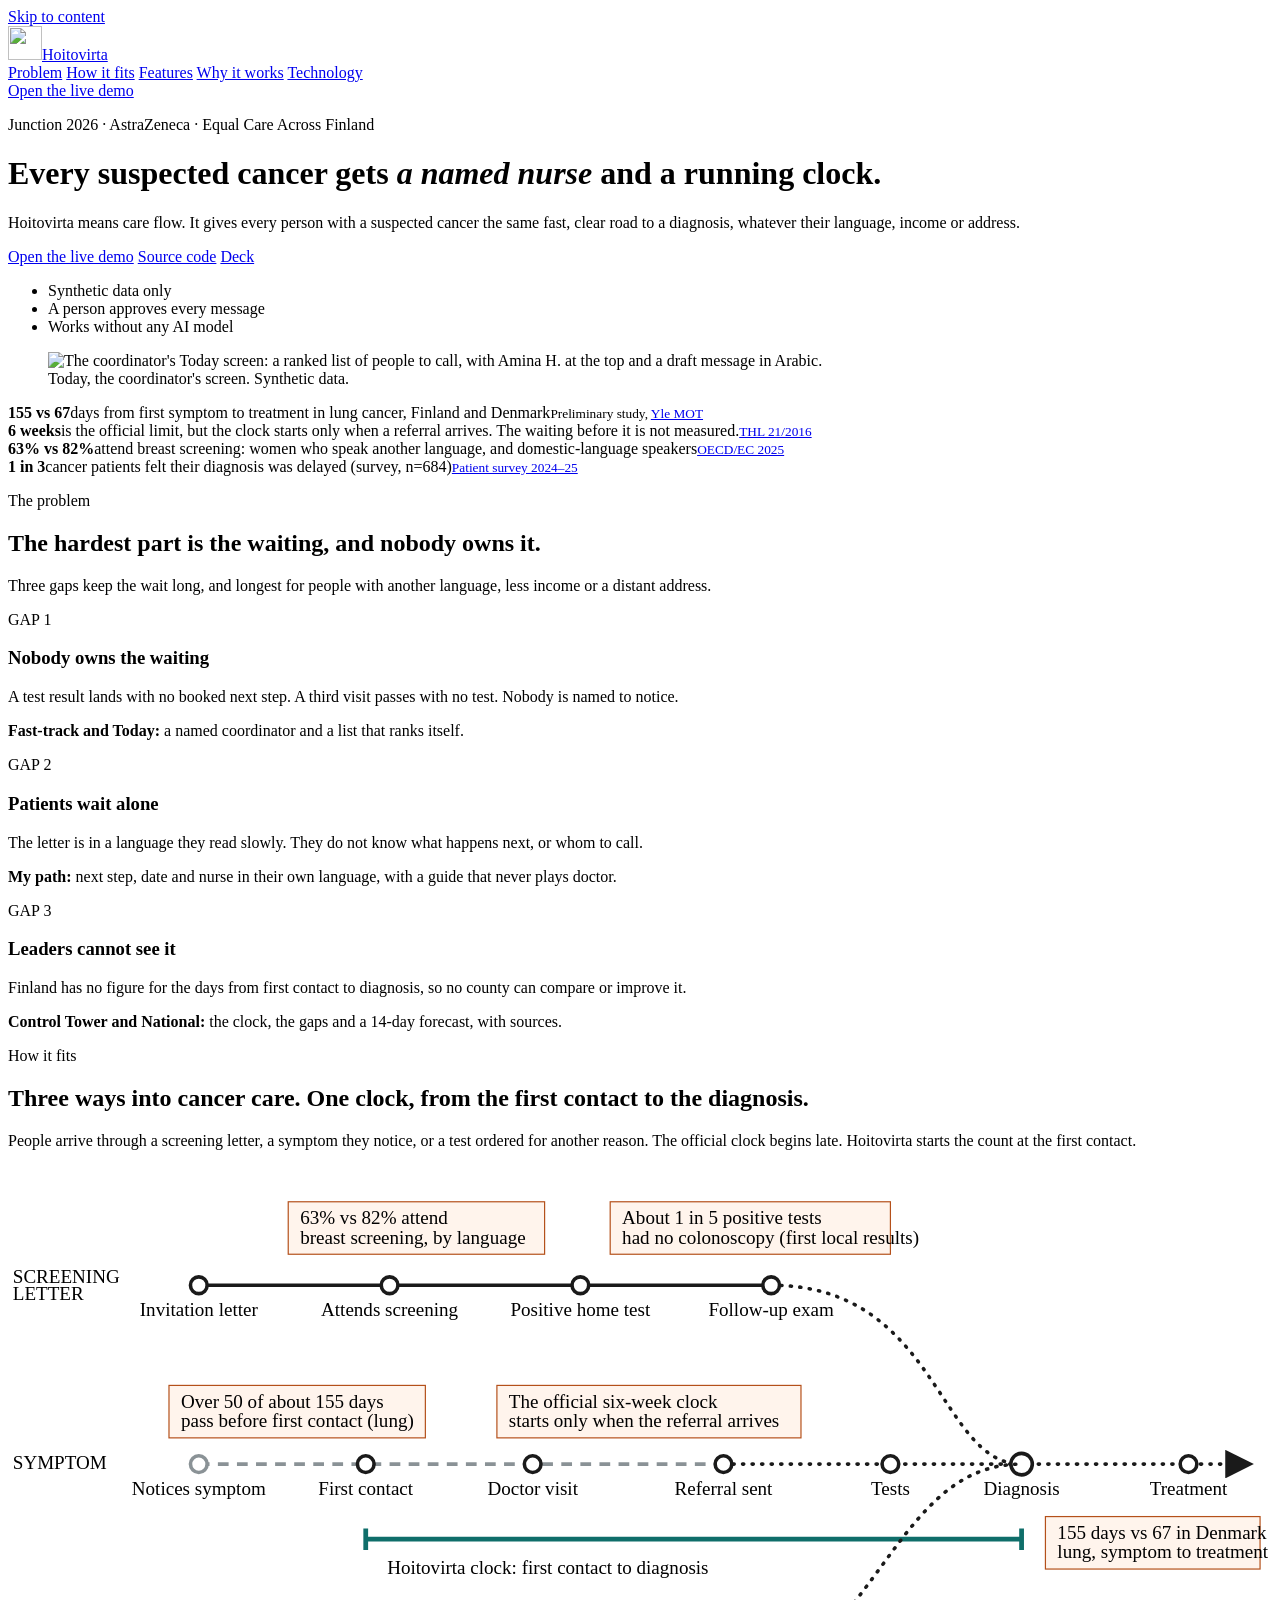
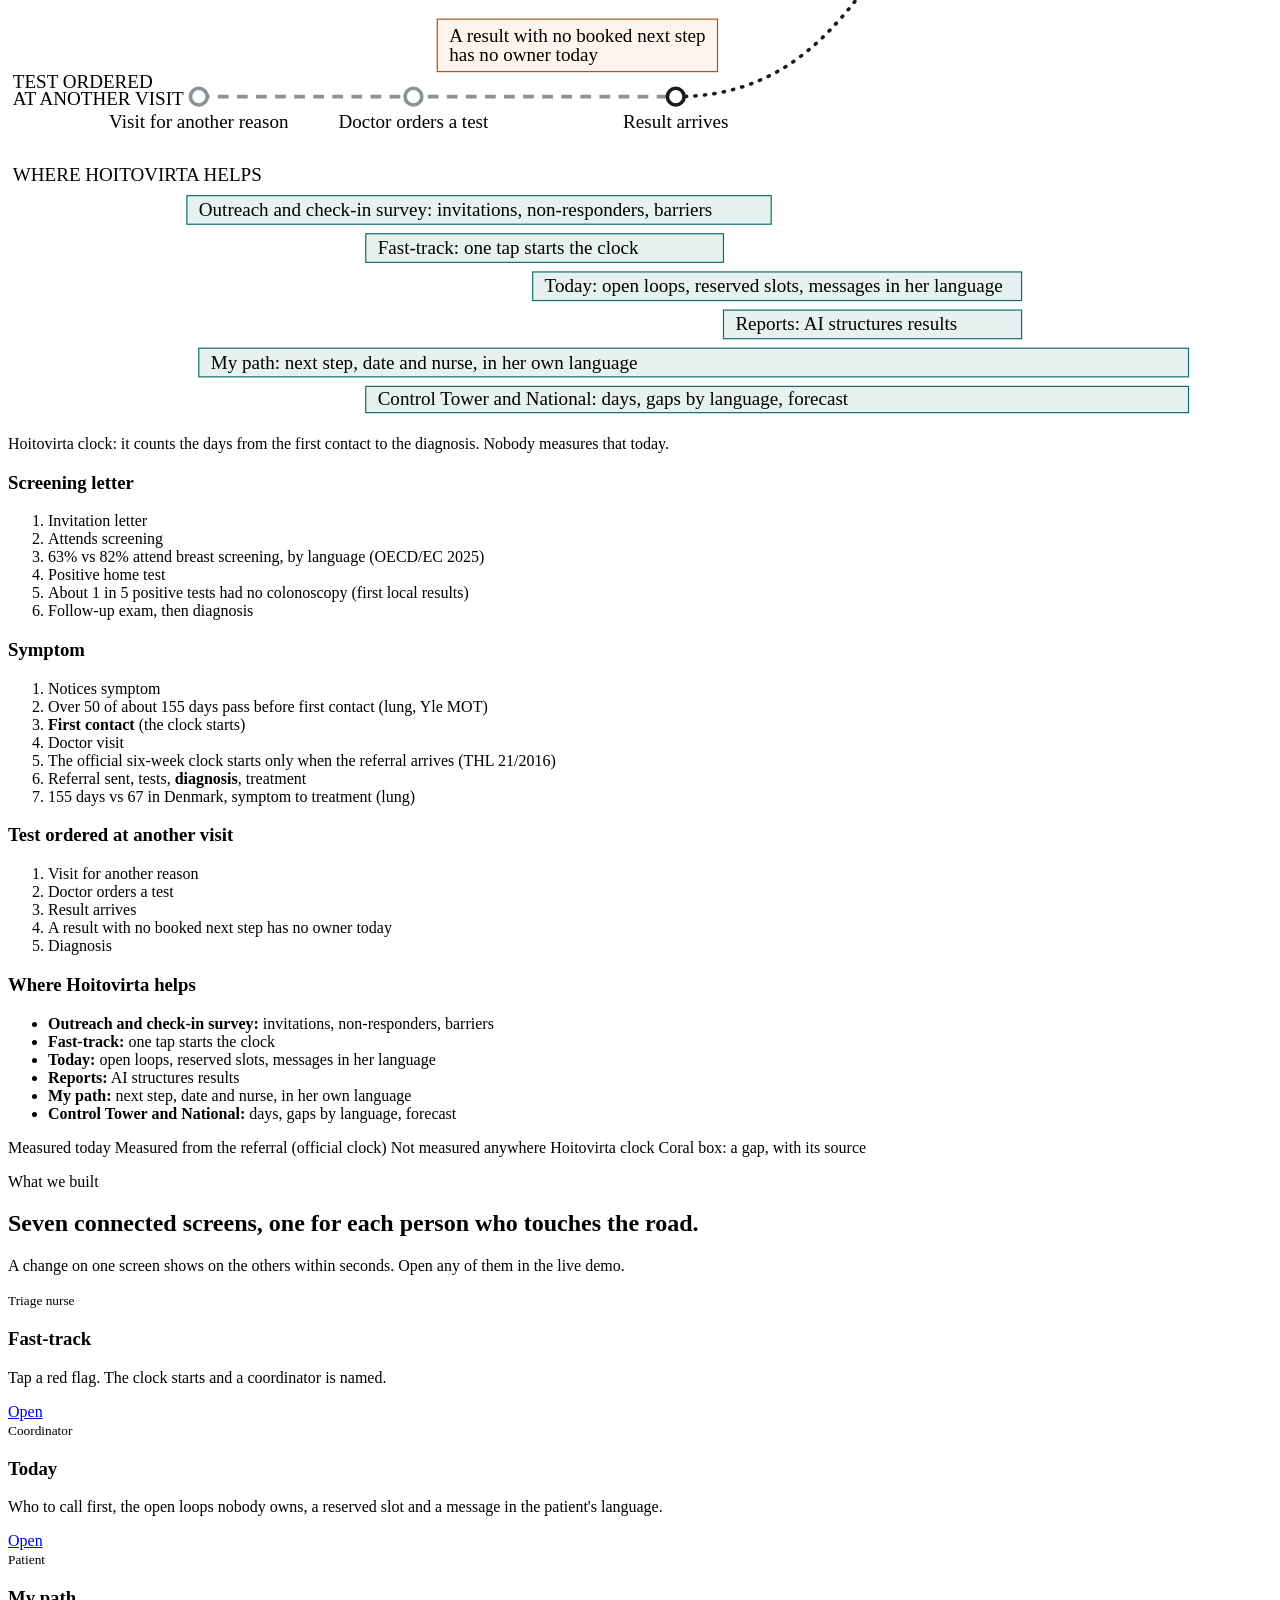
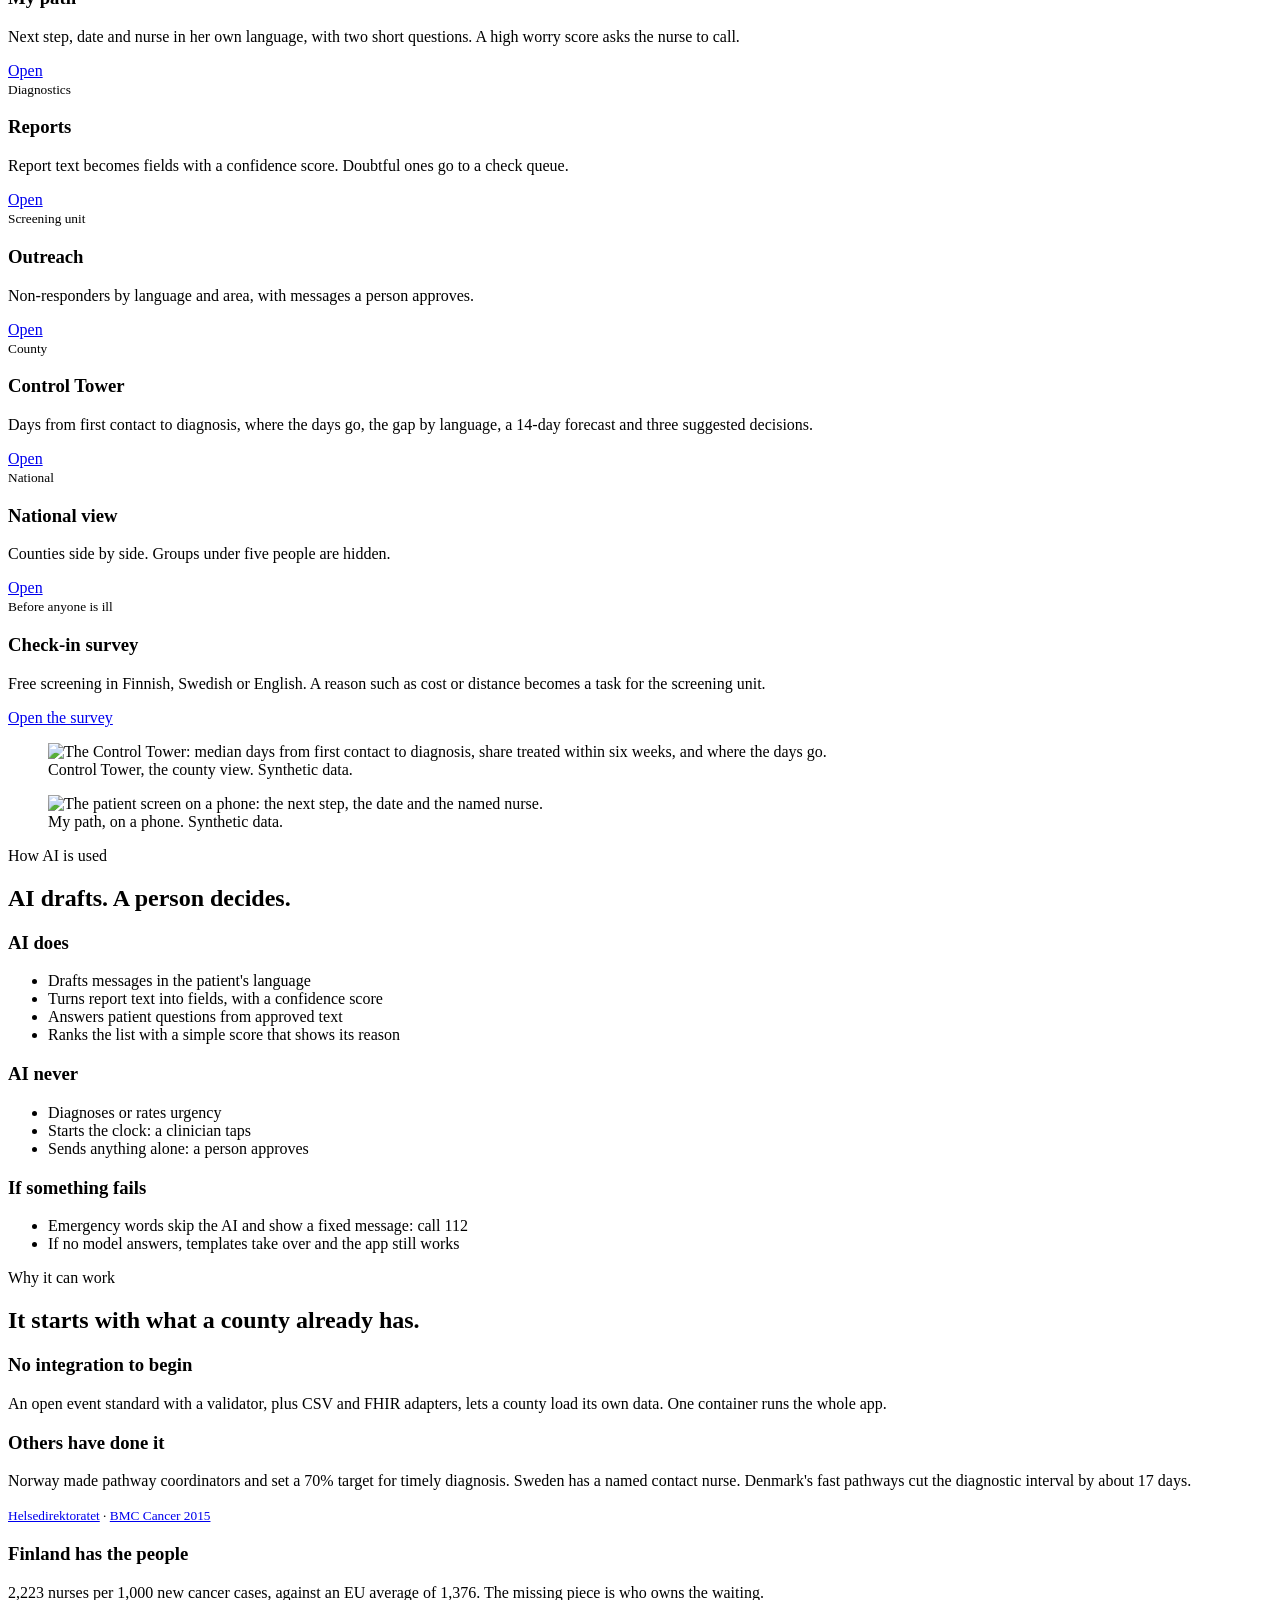
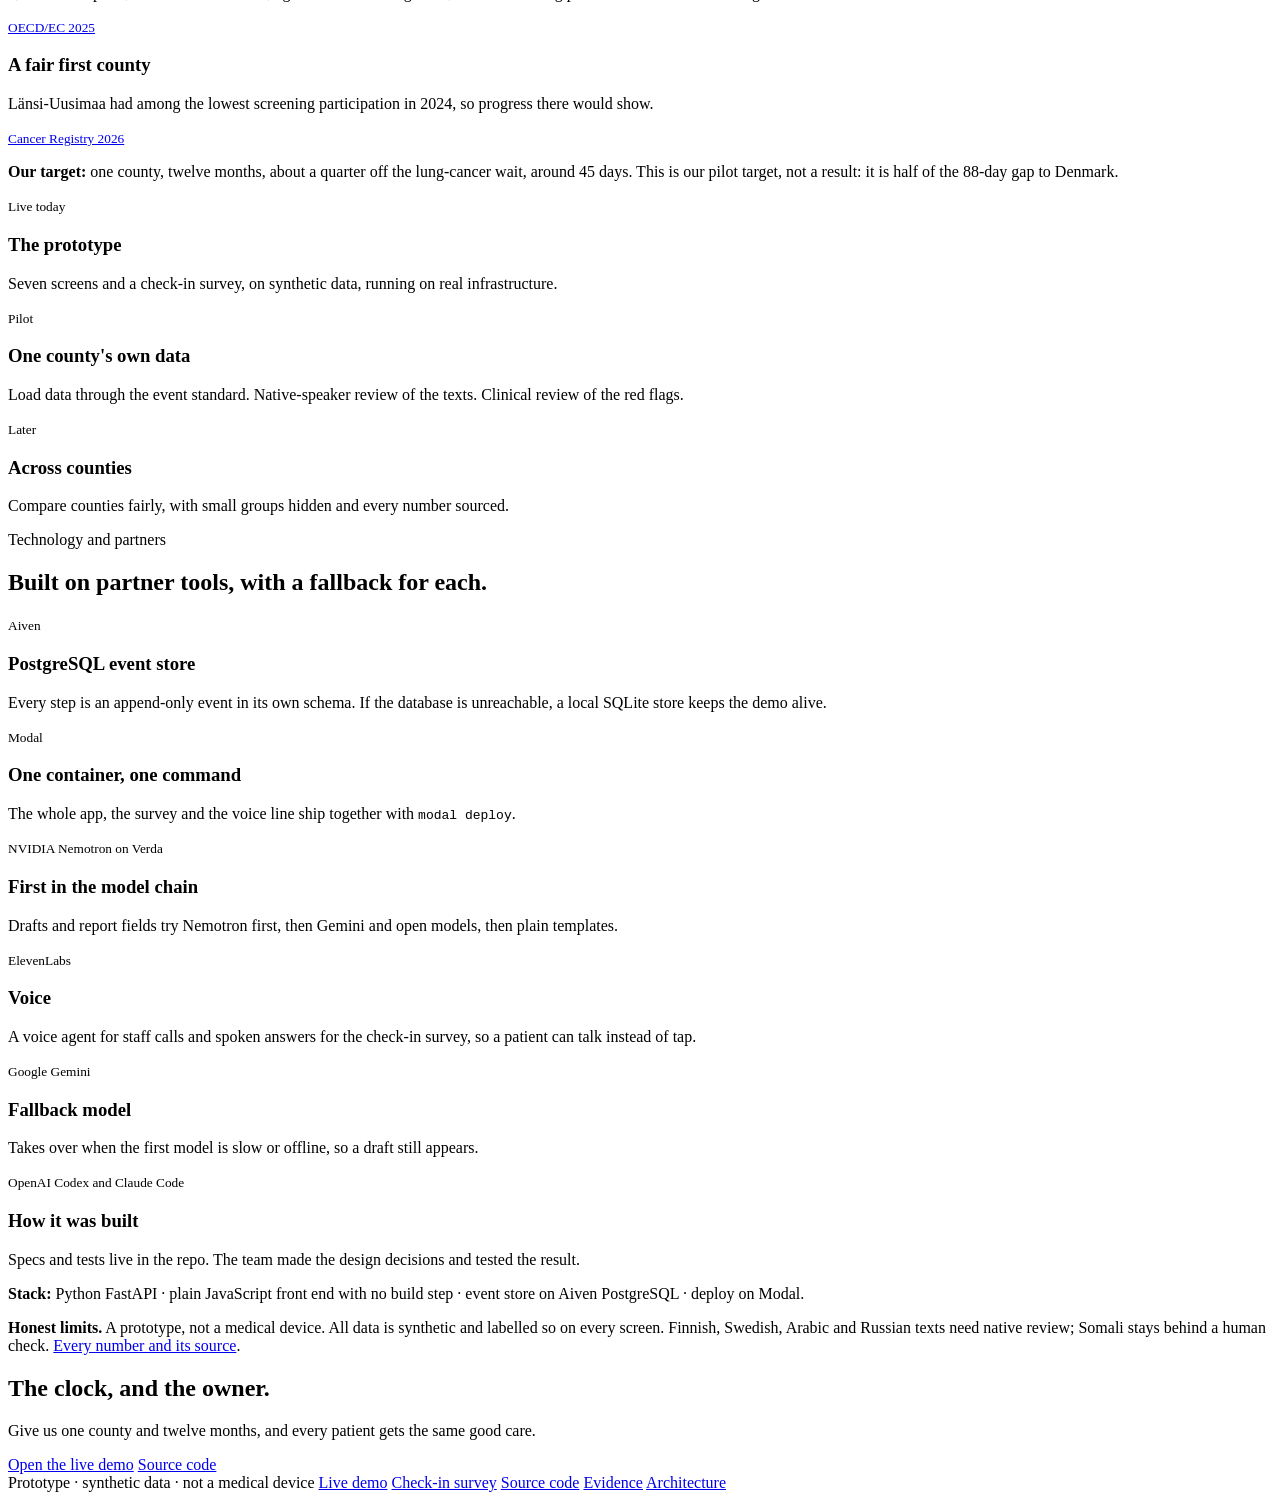
==== web/home.html @ 8b3a4996 "Add a front page at / and move the app to /app" ====
<!doctype html>
<html lang="en">
<head>
<meta charset="utf-8">
<meta name="viewport" content="width=device-width, initial-scale=1">
<title>Hoitovirta: a named nurse and a running clock for every suspected cancer</title>
<meta name="description" content="Hoitovirta means care flow. It gives every person with a suspected cancer the same fast, clear road to a diagnosis, whatever their language, income or address. Junction 2026, AstraZeneca challenge: Equal Care Across Finland.">
<meta name="theme-color" content="#0F6E6A">
<meta property="og:title" content="Hoitovirta: care flow for every suspected cancer">
<meta property="og:description" content="One named nurse and a running clock, from the first call to the first treatment. Prototype with synthetic data.">
<link rel="icon" type="image/svg+xml" href="/logo.svg">
<link rel="preconnect" href="https://fonts.googleapis.com">
<link rel="stylesheet" href="https://fonts.googleapis.com/css2?family=Source+Sans+3:wght@400;600;700&display=swap">
<link rel="stylesheet" href="/home.css">
<script>
  // old deep links such as /#/today still work: the app itself now lives at /app
  const fwd = () => { if (/^#\/./.test(location.hash)) location.replace('/app' + location.hash); };
  fwd(); addEventListener('hashchange', fwd);
</script>
</head>
<body>
<a class="skip" href="#main">Skip to content</a>

<header class="top">
  <div class="wrap">
    <a class="brand" href="/" aria-label="Hoitovirta, front page"><img src="/logo.svg" alt="" width="34" height="34">Hoitovirta</a>
    <nav aria-label="Sections">
      <a href="#problem">Problem</a>
      <a href="#flow">How it fits</a>
      <a href="#screens">Features</a>
      <a href="#doable">Why it works</a>
      <a href="#tech">Technology</a>
    </nav>
    <a class="btn" href="/app#/fast-track">Open the live demo</a>
  </div>
</header>

<main id="main">

<!-- HERO -->
<div class="hero">
  <div class="wrap">
    <div>
      <p class="eyebrow">Junction 2026 · AstraZeneca · Equal Care Across Finland</p>
      <h1>Every suspected cancer gets <em>a named nurse</em> and a running clock.</h1>
      <p class="lead">Hoitovirta means care flow. It gives every person with a suspected cancer the same fast, clear road to a diagnosis, whatever their language, income or address.</p>
      <div class="cta">
        <a class="btn" href="/app#/fast-track">Open the live demo</a>
        <a class="btn ghost" id="lnk-video" href="#" hidden>Watch the video</a>
        <a class="btn ghost" href="https://github.com/MajorMask/hoitovirta">Source code</a>
        <a class="btn ghost" href="https://github.com/MajorMask/hoitovirta/blob/main/docs/hoitovirta-deck.pdf">Deck</a>
      </div>
      <ul class="assure">
        <li>Synthetic data only</li>
        <li>A person approves every message</li>
        <li>Works without any AI model</li>
      </ul>
    </div>
    <figure class="shot">
      <img src="/img/today.png" width="1280" height="800" alt="The coordinator's Today screen: a ranked list of people to call, with Amina H. at the top and a draft message in Arabic.">
      <figcaption>Today, the coordinator's screen. Synthetic data.</figcaption>
    </figure>
  </div>
</div>

<!-- FACTS -->
<div class="facts" aria-label="The problem in four numbers">
  <div class="wrap">
    <div class="fact"><b>155 vs 67</b><span>days from first symptom to treatment in lung cancer, Finland and Denmark</span><small>Preliminary study, <a href="https://yle.fi/a/74-20251023">Yle MOT</a></small></div>
    <div class="fact"><b>6 weeks</b><span>is the official limit, but the clock starts only when a referral arrives. The waiting before it is not measured.</span><small><a href="https://core.ac.uk/download/78470017.pdf">THL 21/2016</a></small></div>
    <div class="fact"><b>63% vs 82%</b><span>attend breast screening: women who speak another language, and domestic-language speakers</span><small><a href="https://cancer-inequalities.jrc.ec.europa.eu/sites/default/files/docs/ccp2025/ec-oecd-fi-2024-1666-en.pdf">OECD/EC 2025</a></small></div>
    <div class="fact"><b>1 in 3</b><span>cancer patients felt their diagnosis was delayed (survey, n=684)</span><small><a href="https://www.verkkouutiset.fi/a/syopapotilaat-kokevat-ettei-heidan-oireitaan-oteta-vakavasti/">Patient survey 2024–25</a></small></div>
  </div>
</div>

<!-- PROBLEM + SOLUTION -->
<section id="problem">
  <div class="wrap">
    <div class="head">
      <p class="eyebrow">The problem</p>
      <h2>The hardest part is the waiting, and nobody owns it.</h2>
      <p>Three gaps keep the wait long, and longest for people with another language, less income or a distant address.</p>
    </div>
    <div class="gaps">
      <div class="gap"><span class="n">GAP 1</span><h3>Nobody owns the waiting</h3><p>A test result lands with no booked next step. A third visit passes with no test. Nobody is named to notice.</p><p class="fix"><b>Fast-track and Today:</b> a named coordinator and a list that ranks itself.</p></div>
      <div class="gap"><span class="n">GAP 2</span><h3>Patients wait alone</h3><p>The letter is in a language they read slowly. They do not know what happens next, or whom to call.</p><p class="fix"><b>My path:</b> next step, date and nurse in their own language, with a guide that never plays doctor.</p></div>
      <div class="gap"><span class="n">GAP 3</span><h3>Leaders cannot see it</h3><p>Finland has no figure for the days from first contact to diagnosis, so no county can compare or improve it.</p><p class="fix"><b>Control Tower and National:</b> the clock, the gaps and a 14-day forecast, with sources.</p></div>
    </div>
  </div>
</section>

<!-- FLOWCHART -->
<section id="flow" class="alt">
  <div class="wrap">
    <div class="head">
      <p class="eyebrow">How it fits</p>
      <h2>Three ways into cancer care. One clock, from the first contact to the diagnosis.</h2>
      <p>People arrive through a screening letter, a symptom they notice, or a test ordered for another reason. The official clock begins late. Hoitovirta starts the count at the first contact.</p>
    </div>

    <div class="flowbox">
      <svg class="flow-svg" viewBox="0 0 1060 712" role="img" aria-labelledby="flow-t flow-d" xmlns="http://www.w3.org/2000/svg">
        <title id="flow-t">Three routes into cancer care and where Hoitovirta helps</title>
        <desc id="flow-d">Three lanes, screening letter, symptom and a test ordered at another visit, all lead to a diagnosis and then treatment. Before the referral the waiting is not measured. Hoitovirta measures from first contact to diagnosis. Coral boxes mark gaps with sources. The bars below show which Hoitovirta screen helps on which part of the road.</desc>
        <defs>
          <marker id="arr" viewBox="0 0 10 10" refX="8" refY="5" markerWidth="8" markerHeight="8" orient="auto"><path d="M0 0L10 5L0 10z" fill="#1A1A1A"/></marker>
        </defs>

        <!-- lane 1: screening letter -->
        <text class="lane" x="4" y="98">SCREENING</text><text class="lane" x="4" y="112">LETTER</text>
        <path d="M160 100H640" stroke="#1A1A1A" stroke-width="3" fill="none"/>
        <path d="M640 100C780 100 780 250 850 250" stroke="#1A1A1A" stroke-width="3" stroke-dasharray="1 7" stroke-linecap="round" fill="none"/>
        <g fill="#fff" stroke="#1A1A1A" stroke-width="3"><circle cx="160" cy="100" r="7"/><circle cx="320" cy="100" r="7"/><circle cx="480" cy="100" r="7"/><circle cx="640" cy="100" r="7"/></g>
        <g class="node" text-anchor="middle"><text x="160" y="126">Invitation letter</text><text x="320" y="126">Attends screening</text><text x="480" y="126">Positive home test</text><text x="640" y="126">Follow-up exam</text></g>
        <g><rect x="235" y="30" width="215" height="44" fill="#FFF4EC" stroke="#B4501A"/><text class="cob" x="245" y="49">63% vs 82% attend</text><text class="co" x="245" y="65">breast screening, by language</text></g>
        <g><rect x="505" y="30" width="235" height="44" fill="#FFF4EC" stroke="#B4501A"/><text class="cob" x="515" y="49">About 1 in 5 positive tests</text><text class="co" x="515" y="65">had no colonoscopy (first local results)</text></g>

        <!-- lane 2: symptom -->
        <text class="lane" x="4" y="254">SYMPTOM</text>
        <path d="M160 250H600" stroke="#8A9296" stroke-width="3" stroke-dasharray="9 7" fill="none"/>
        <path d="M600 250H1040" stroke="#1A1A1A" stroke-width="3" stroke-dasharray="1 7" stroke-linecap="round" fill="none" marker-end="url(#arr)"/>
        <g fill="#fff" stroke="#1A1A1A" stroke-width="3"><circle cx="160" cy="250" r="7" stroke="#8A9296"/><circle cx="300" cy="250" r="7"/><circle cx="440" cy="250" r="7"/><circle cx="600" cy="250" r="7"/><circle cx="740" cy="250" r="7"/><circle cx="850" cy="250" r="9"/><circle cx="990" cy="250" r="7"/></g>
        <g class="node" text-anchor="middle"><text x="160" y="276">Notices symptom</text><text class="nodeb" x="300" y="276">First contact</text><text x="440" y="276">Doctor visit</text><text x="600" y="276">Referral sent</text><text x="740" y="276">Tests</text><text class="nodeb" x="850" y="276">Diagnosis</text><text x="990" y="276">Treatment</text></g>
        <g><rect x="135" y="184" width="215" height="44" fill="#FFF4EC" stroke="#B4501A"/><text class="cob" x="145" y="203">Over 50 of about 155 days</text><text class="co" x="145" y="219">pass before first contact (lung)</text></g>
        <g><rect x="410" y="184" width="255" height="44" fill="#FFF4EC" stroke="#B4501A"/><text class="cob" x="420" y="203">The official six-week clock</text><text class="co" x="420" y="219">starts only when the referral arrives</text></g>
        <g><rect x="870" y="294" width="180" height="44" fill="#FFF4EC" stroke="#B4501A"/><text class="cob" x="880" y="313">155 days vs 67 in Denmark</text><text class="co" x="880" y="329">lung, symptom to treatment</text></g>

        <!-- Hoitovirta clock -->
        <path d="M300 304V322M850 304V322M300 313H850" stroke="#0F6E6A" stroke-width="4" fill="none"/>
        <text class="clock" x="318" y="342">Hoitovirta clock: first contact to diagnosis</text>

        <!-- lane 3: ordered test -->
        <text class="lane" x="4" y="438">TEST ORDERED</text><text class="lane" x="4" y="452">AT ANOTHER VISIT</text>
        <path d="M160 445H560" stroke="#8A9296" stroke-width="3" stroke-dasharray="9 7" fill="none"/>
        <path d="M560 445C730 445 730 250 850 250" stroke="#1A1A1A" stroke-width="3" stroke-dasharray="1 7" stroke-linecap="round" fill="none"/>
        <g fill="#fff" stroke="#1A1A1A" stroke-width="3"><circle cx="160" cy="445" r="7" stroke="#8A9296"/><circle cx="340" cy="445" r="7" stroke="#8A9296"/><circle cx="560" cy="445" r="7"/></g>
        <g class="node" text-anchor="middle"><text x="160" y="471">Visit for another reason</text><text x="340" y="471">Doctor orders a test</text><text x="560" y="471">Result arrives</text></g>
        <g><rect x="360" y="380" width="235" height="44" fill="#FFF4EC" stroke="#B4501A"/><text class="cob" x="370" y="399">A result with no booked next step</text><text class="co" x="370" y="415">has no owner today</text></g>

        <!-- where Hoitovirta helps -->
        <text class="lane" x="4" y="516">WHERE HOITOVIRTA HELPS</text>
        <g stroke="#0F6E6A" fill="#E7F1F0">
          <rect x="150" y="528" width="490" height="24"/><rect x="300" y="560" width="300" height="24"/><rect x="440" y="592" width="410" height="24"/><rect x="600" y="624" width="250" height="24"/><rect x="160" y="656" width="830" height="24"/><rect x="300" y="688" width="690" height="22"/>
        </g>
        <g class="bar">
          <text x="160" y="545">Outreach and check-in survey: invitations, non-responders, barriers</text>
          <text x="310" y="577">Fast-track: one tap starts the clock</text>
          <text x="450" y="609">Today: open loops, reserved slots, messages in her language</text>
          <text x="610" y="641">Reports: AI structures results</text>
          <text x="170" y="673">My path: next step, date and nurse, in her own language</text>
          <text x="310" y="704">Control Tower and National: days, gaps by language, forecast</text>
        </g>
      </svg>

      <div class="flow-list">
        <p class="clock-note">Hoitovirta clock: it counts the days from the first contact to the diagnosis. Nobody measures that today.</p>
        <div class="lane-card"><h3>Screening letter</h3><ol><li>Invitation letter</li><li>Attends screening</li><li class="gapnote">63% vs 82% attend breast screening, by language (OECD/EC 2025)</li><li>Positive home test</li><li class="gapnote">About 1 in 5 positive tests had no colonoscopy (first local results)</li><li>Follow-up exam, then diagnosis</li></ol></div>
        <div class="lane-card"><h3>Symptom</h3><ol><li>Notices symptom</li><li class="gapnote">Over 50 of about 155 days pass before first contact (lung, Yle MOT)</li><li><b>First contact</b> (the clock starts)</li><li>Doctor visit</li><li class="gapnote">The official six-week clock starts only when the referral arrives (THL 21/2016)</li><li>Referral sent, tests, <b>diagnosis</b>, treatment</li><li class="gapnote">155 days vs 67 in Denmark, symptom to treatment (lung)</li></ol></div>
        <div class="lane-card"><h3>Test ordered at another visit</h3><ol><li>Visit for another reason</li><li>Doctor orders a test</li><li>Result arrives</li><li class="gapnote">A result with no booked next step has no owner today</li><li>Diagnosis</li></ol></div>
        <div class="lane-card"><h3>Where Hoitovirta helps</h3><ul class="helps"><li><b>Outreach and check-in survey:</b> invitations, non-responders, barriers</li><li><b>Fast-track:</b> one tap starts the clock</li><li><b>Today:</b> open loops, reserved slots, messages in her language</li><li><b>Reports:</b> AI structures results</li><li><b>My path:</b> next step, date and nurse, in her own language</li><li><b>Control Tower and National:</b> days, gaps by language, forecast</li></ul></div>
      </div>

      <div class="legend" aria-hidden="true">
        <span><i></i>Measured today</span>
        <span><i class="dot"></i>Measured from the referral (official clock)</span>
        <span><i class="dash"></i>Not measured anywhere</span>
        <span><i class="teal"></i>Hoitovirta clock</span>
        <span>Coral box: a gap, with its source</span>
      </div>
    </div>
  </div>
</section>

<!-- FEATURES -->
<section id="screens">
  <div class="wrap">
    <div class="head">
      <p class="eyebrow">What we built</p>
      <h2>Seven connected screens, one for each person who touches the road.</h2>
      <p>A change on one screen shows on the others within seconds. Open any of them in the live demo.</p>
    </div>
    <div class="screens">
      <div class="screen"><small>Triage nurse</small><h3>Fast-track</h3><p>Tap a red flag. The clock starts and a coordinator is named.</p><a href="/app#/fast-track">Open</a></div>
      <div class="screen"><small>Coordinator</small><h3>Today</h3><p>Who to call first, the open loops nobody owns, a reserved slot and a message in the patient's language.</p><a href="/app#/today">Open</a></div>
      <div class="screen"><small>Patient</small><h3>My path</h3><p>Next step, date and nurse in her own language, with two short questions. A high worry score asks the nurse to call.</p><a href="/app#/my-path">Open</a></div>
      <div class="screen"><small>Diagnostics</small><h3>Reports</h3><p>Report text becomes fields with a confidence score. Doubtful ones go to a check queue.</p><a href="/app#/reports">Open</a></div>
      <div class="screen"><small>Screening unit</small><h3>Outreach</h3><p>Non-responders by language and area, with messages a person approves.</p><a href="/app#/outreach">Open</a></div>
      <div class="screen"><small>County</small><h3>Control Tower</h3><p>Days from first contact to diagnosis, where the days go, the gap by language, a 14-day forecast and three suggested decisions.</p><a href="/app#/control-tower">Open</a></div>
      <div class="screen"><small>National</small><h3>National view</h3><p>Counties side by side. Groups under five people are hidden.</p><a href="/app#/national">Open</a></div>
      <div class="screen"><small>Before anyone is ill</small><h3>Check-in survey</h3><p>Free screening in Finnish, Swedish or English. A reason such as cost or distance becomes a task for the screening unit.</p><a href="/pulse-lab/">Open the survey</a></div>
    </div>
    <div class="see">
      <figure class="shot"><img src="/img/control-tower.png" width="1280" height="800" loading="lazy" alt="The Control Tower: median days from first contact to diagnosis, share treated within six weeks, and where the days go."><figcaption>Control Tower, the county view. Synthetic data.</figcaption></figure>
      <figure class="shot"><img src="/img/my-path.png" width="406" height="674" loading="lazy" alt="The patient screen on a phone: the next step, the date and the named nurse."><figcaption>My path, on a phone. Synthetic data.</figcaption></figure>
    </div>
  </div>
</section>

<!-- AI -->
<section class="alt" id="ai">
  <div class="wrap">
    <div class="head">
      <p class="eyebrow">How AI is used</p>
      <h2>AI drafts. A person decides.</h2>
    </div>
    <div class="three">
      <div class="col yes"><h3>AI does</h3><ul><li>Drafts messages in the patient's language</li><li>Turns report text into fields, with a confidence score</li><li>Answers patient questions from approved text</li><li>Ranks the list with a simple score that shows its reason</li></ul></div>
      <div class="col no"><h3>AI never</h3><ul><li>Diagnoses or rates urgency</li><li>Starts the clock: a clinician taps</li><li>Sends anything alone: a person approves</li></ul></div>
      <div class="col safe"><h3>If something fails</h3><ul><li>Emergency words skip the AI and show a fixed message: call 112</li><li>If no model answers, templates take over and the app still works</li></ul></div>
    </div>
  </div>
</section>

<!-- DOABLE -->
<section id="doable">
  <div class="wrap">
    <div class="head">
      <p class="eyebrow">Why it can work</p>
      <h2>It starts with what a county already has.</h2>
    </div>
    <div class="doable">
      <div class="why"><h3>No integration to begin</h3><p>An open event standard with a validator, plus CSV and FHIR adapters, lets a county load its own data. One container runs the whole app.</p></div>
      <div class="why"><h3>Others have done it</h3><p>Norway made pathway coordinators and set a 70% target for timely diagnosis. Sweden has a named contact nurse. Denmark's fast pathways cut the diagnostic interval by about 17 days.</p><small><a href="https://www.helsedirektoratet.no/statistikk/kvalitetsindikatorer/kreft-behandling-og-overlevelse/gjennomføring-av-diagnostisk-pakkeforløp-innen-maksimal-anbefalt-forløpstid">Helsedirektoratet</a> · <a href="https://peeref.com/zh/works/207197">BMC Cancer 2015</a></small></div>
      <div class="why"><h3>Finland has the people</h3><p>2,223 nurses per 1,000 new cancer cases, against an EU average of 1,376. The missing piece is who owns the waiting.</p><small><a href="https://cancer-inequalities.jrc.ec.europa.eu/sites/default/files/docs/ccp2025/ec-oecd-fi-2024-1666-en.pdf">OECD/EC 2025</a></small></div>
      <div class="why"><h3>A fair first county</h3><p>Länsi-Uusimaa had among the lowest screening participation in 2024, so progress there would show.</p><small><a href="https://www.sttinfo.fi/tiedote/72173590/kolme-aluetta-erottuu-edukseen-syopaseulonnoissa-helsingissa-osallistuminen-jaa-selvasti-jalkeen?lang=fi">Cancer Registry 2026</a></small></div>
    </div>
    <p class="target"><b>Our target:</b> one county, twelve months, about a quarter off the lung-cancer wait, around 45 days. This is our pilot target, not a result: it is half of the 88-day gap to Denmark.</p>
    <div class="stages">
      <div class="stage"><small>Live today</small><h3>The prototype</h3><p>Seven screens and a check-in survey, on synthetic data, running on real infrastructure.</p></div>
      <div class="stage"><small>Pilot</small><h3>One county's own data</h3><p>Load data through the event standard. Native-speaker review of the texts. Clinical review of the red flags.</p></div>
      <div class="stage"><small>Later</small><h3>Across counties</h3><p>Compare counties fairly, with small groups hidden and every number sourced.</p></div>
    </div>
  </div>
</section>

<!-- TECH -->
<section class="alt" id="tech">
  <div class="wrap">
    <div class="head">
      <p class="eyebrow">Technology and partners</p>
      <h2>Built on partner tools, with a fallback for each.</h2>
    </div>
    <div class="tech">
      <div class="tp"><small>Aiven</small><h3>PostgreSQL event store</h3><p>Every step is an append-only event in its own schema. If the database is unreachable, a local SQLite store keeps the demo alive.</p></div>
      <div class="tp"><small>Modal</small><h3>One container, one command</h3><p>The whole app, the survey and the voice line ship together with <code>modal deploy</code>.</p></div>
      <div class="tp"><small>NVIDIA Nemotron on Verda</small><h3>First in the model chain</h3><p>Drafts and report fields try Nemotron first, then Gemini and open models, then plain templates.</p></div>
      <div class="tp"><small>ElevenLabs</small><h3>Voice</h3><p>A voice agent for staff calls and spoken answers for the check-in survey, so a patient can talk instead of tap.</p></div>
      <div class="tp"><small>Google Gemini</small><h3>Fallback model</h3><p>Takes over when the first model is slow or offline, so a draft still appears.</p></div>
      <div class="tp"><small>OpenAI Codex and Claude Code</small><h3>How it was built</h3><p>Specs and tests live in the repo. The team made the design decisions and tested the result.</p></div>
    </div>
    <p class="stack"><b>Stack:</b> Python FastAPI · plain JavaScript front end with no build step · event store on Aiven PostgreSQL · deploy on Modal.</p>
    <p class="limits"><b>Honest limits.</b> A prototype, not a medical device. All data is synthetic and labelled so on every screen. Finnish, Swedish, Arabic and Russian texts need native review; Somali stays behind a human check. <a href="https://github.com/MajorMask/hoitovirta/blob/main/docs/EVIDENCE.md">Every number and its source</a>.</p>
  </div>
</section>

<!-- CLOSE -->
<div class="close">
  <div class="wrap">
    <h2>The clock, and the owner.</h2>
    <p>Give us one county and twelve months, and every patient gets the same good care.</p>
    <div class="cta">
      <a class="btn" href="/app#/fast-track">Open the live demo</a>
      <a class="btn ghost" id="lnk-video2" href="#" hidden>Watch the video</a>
      <a class="btn ghost" href="https://github.com/MajorMask/hoitovirta">Source code</a>
    </div>
  </div>
</div>
</main>

<footer>
  <div class="wrap">
    <span>Prototype · synthetic data · not a medical device</span>
    <a href="/app#/fast-track">Live demo</a>
    <a href="/pulse-lab/">Check-in survey</a>
    <a href="https://github.com/MajorMask/hoitovirta">Source code</a>
    <a href="https://github.com/MajorMask/hoitovirta/blob/main/docs/EVIDENCE.md">Evidence</a>
    <a href="https://github.com/MajorMask/hoitovirta/blob/main/docs/ARCHITECTURE.md">Architecture</a>
  </div>
</footer>

<script>
  // Set VIDEO to the unlisted video link when it exists; the buttons stay hidden until then.
  const VIDEO = '';
  if (VIDEO) for (const id of ['lnk-video', 'lnk-video2']) { const a = document.getElementById(id); a.href = VIDEO; a.hidden = false; }
</script>
</body>
</html>
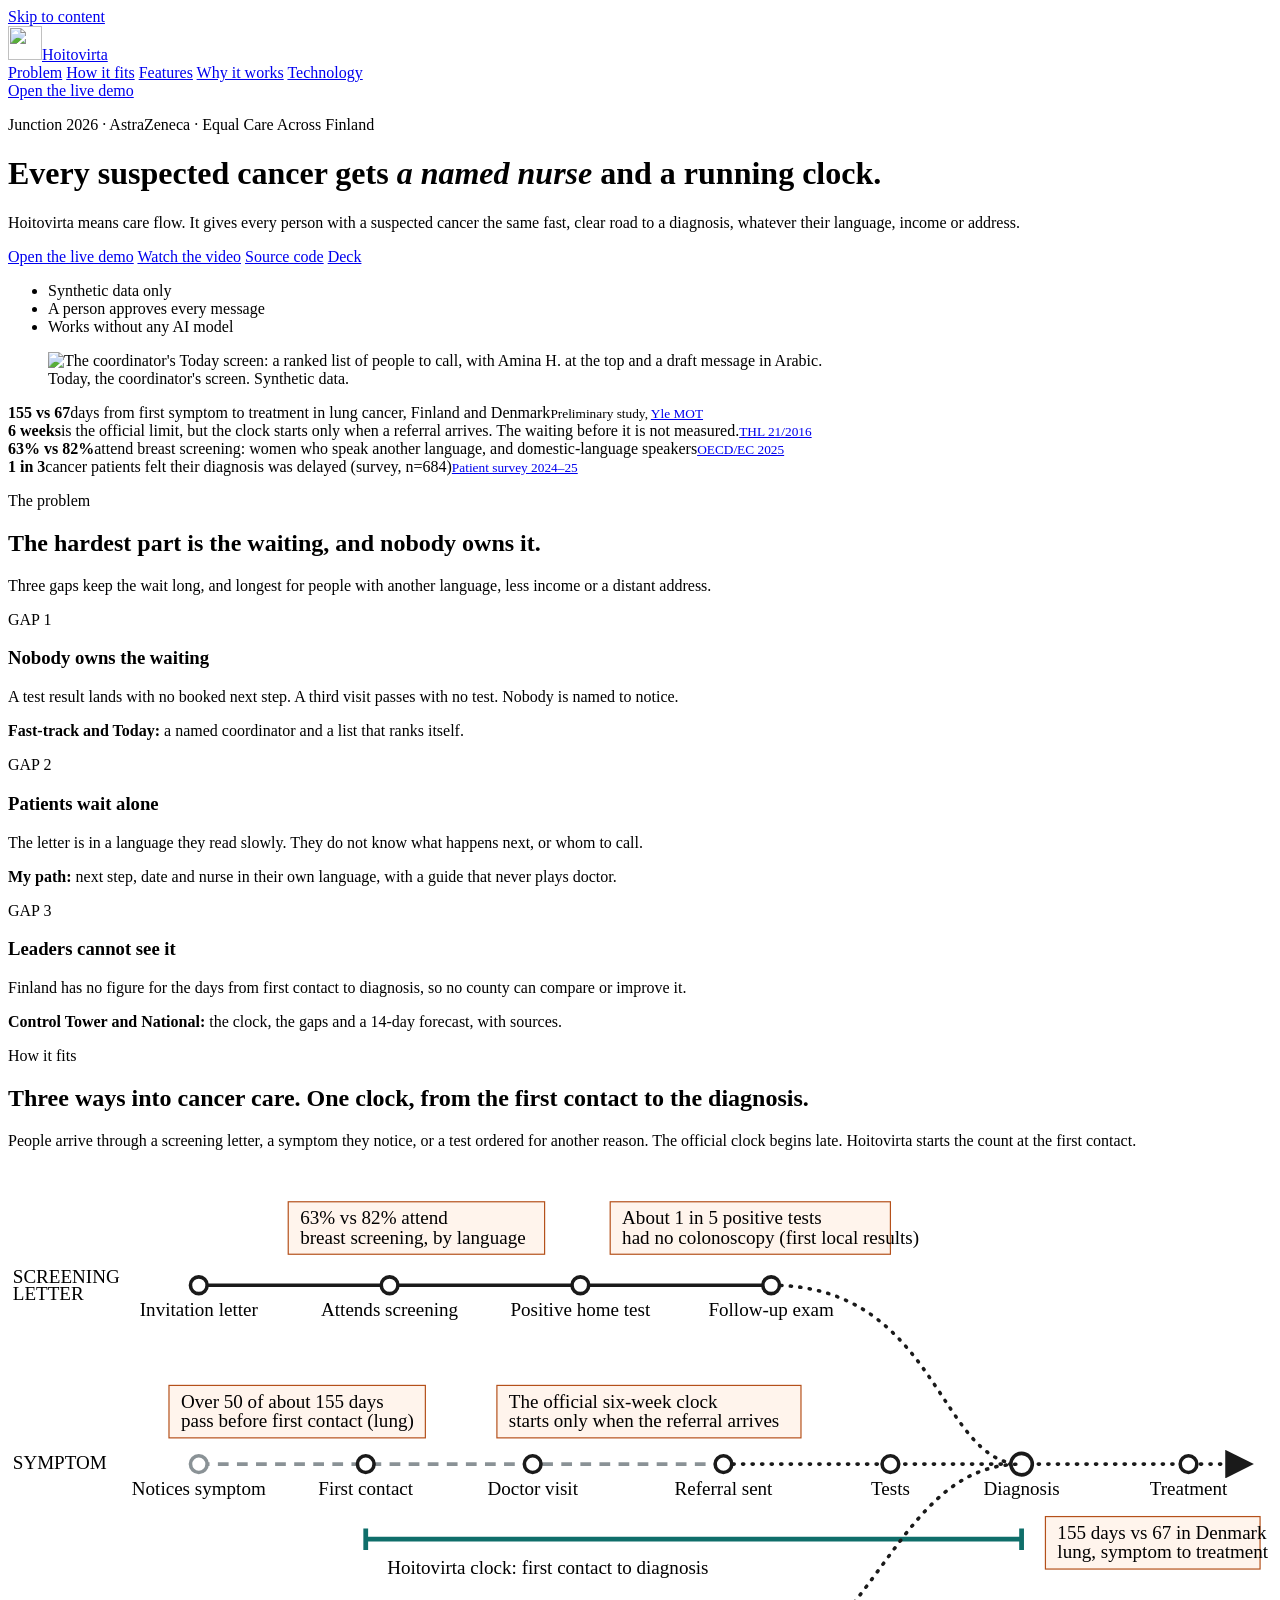
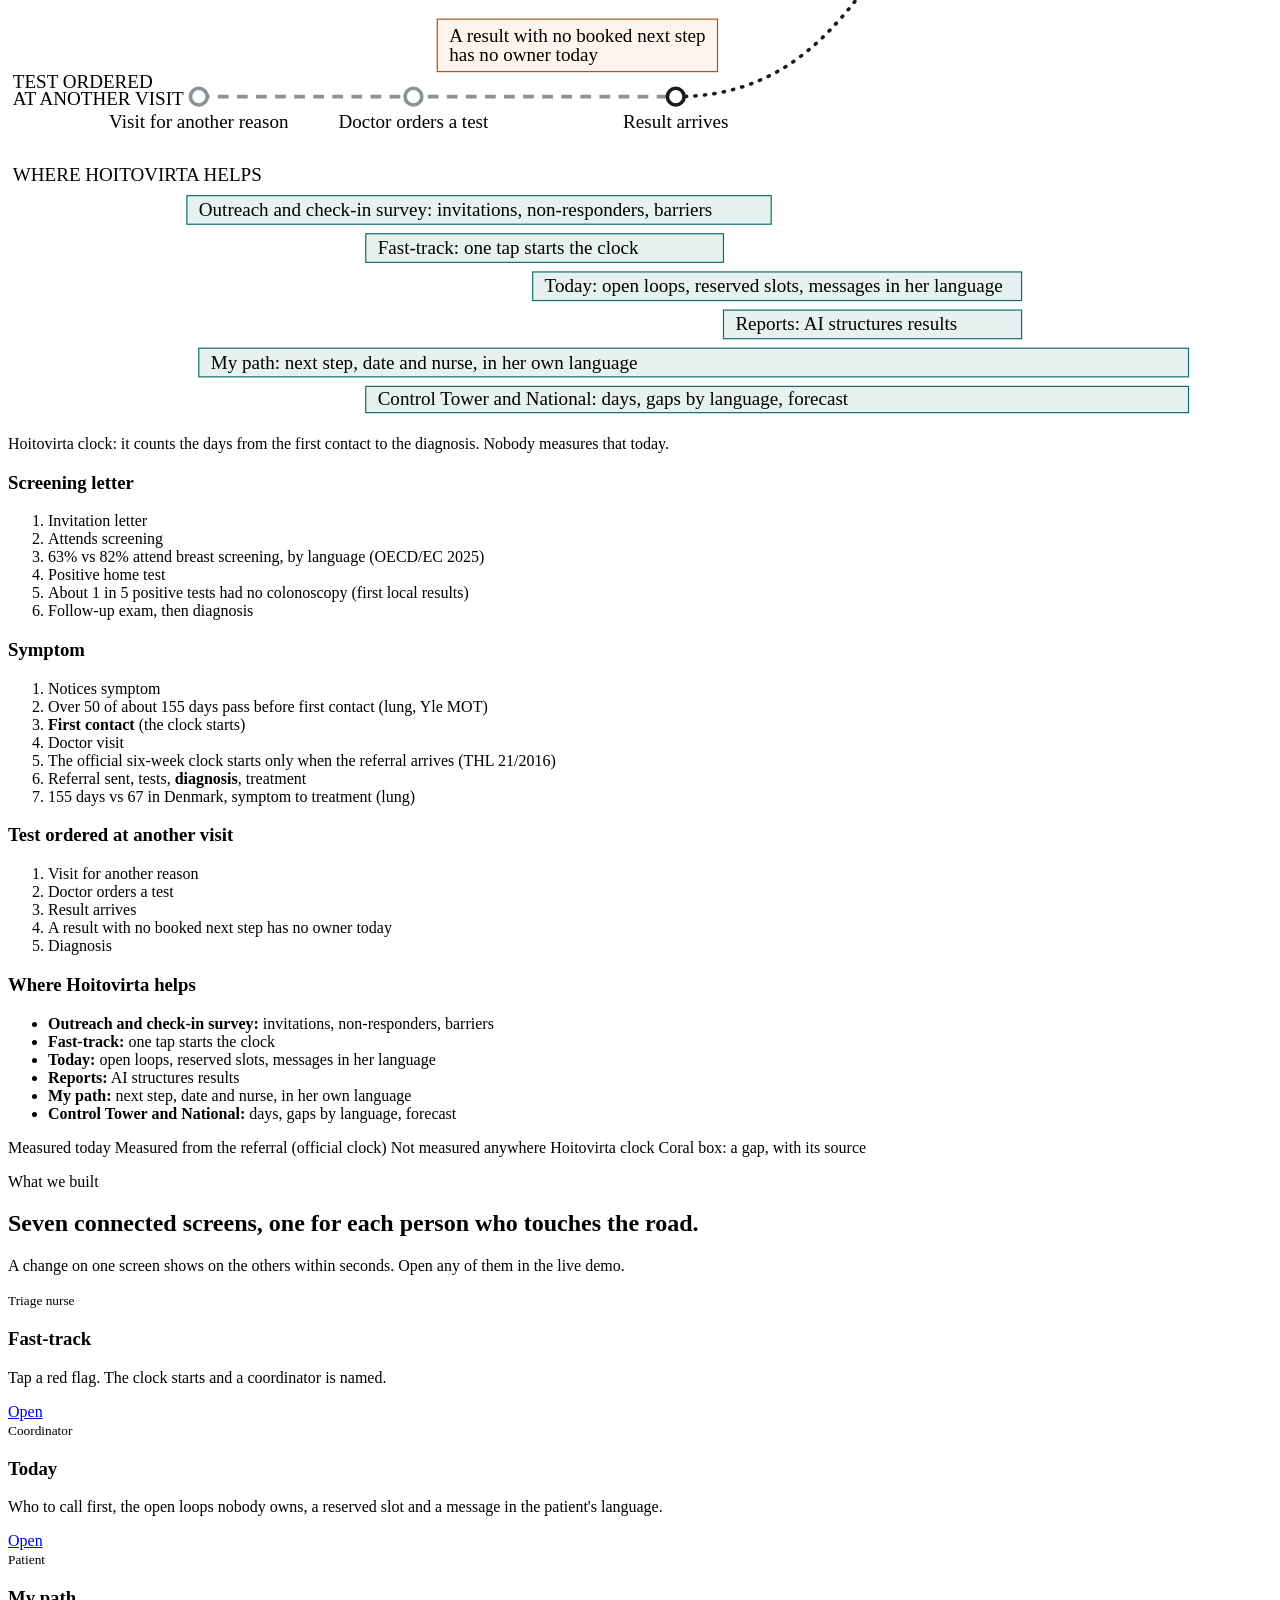
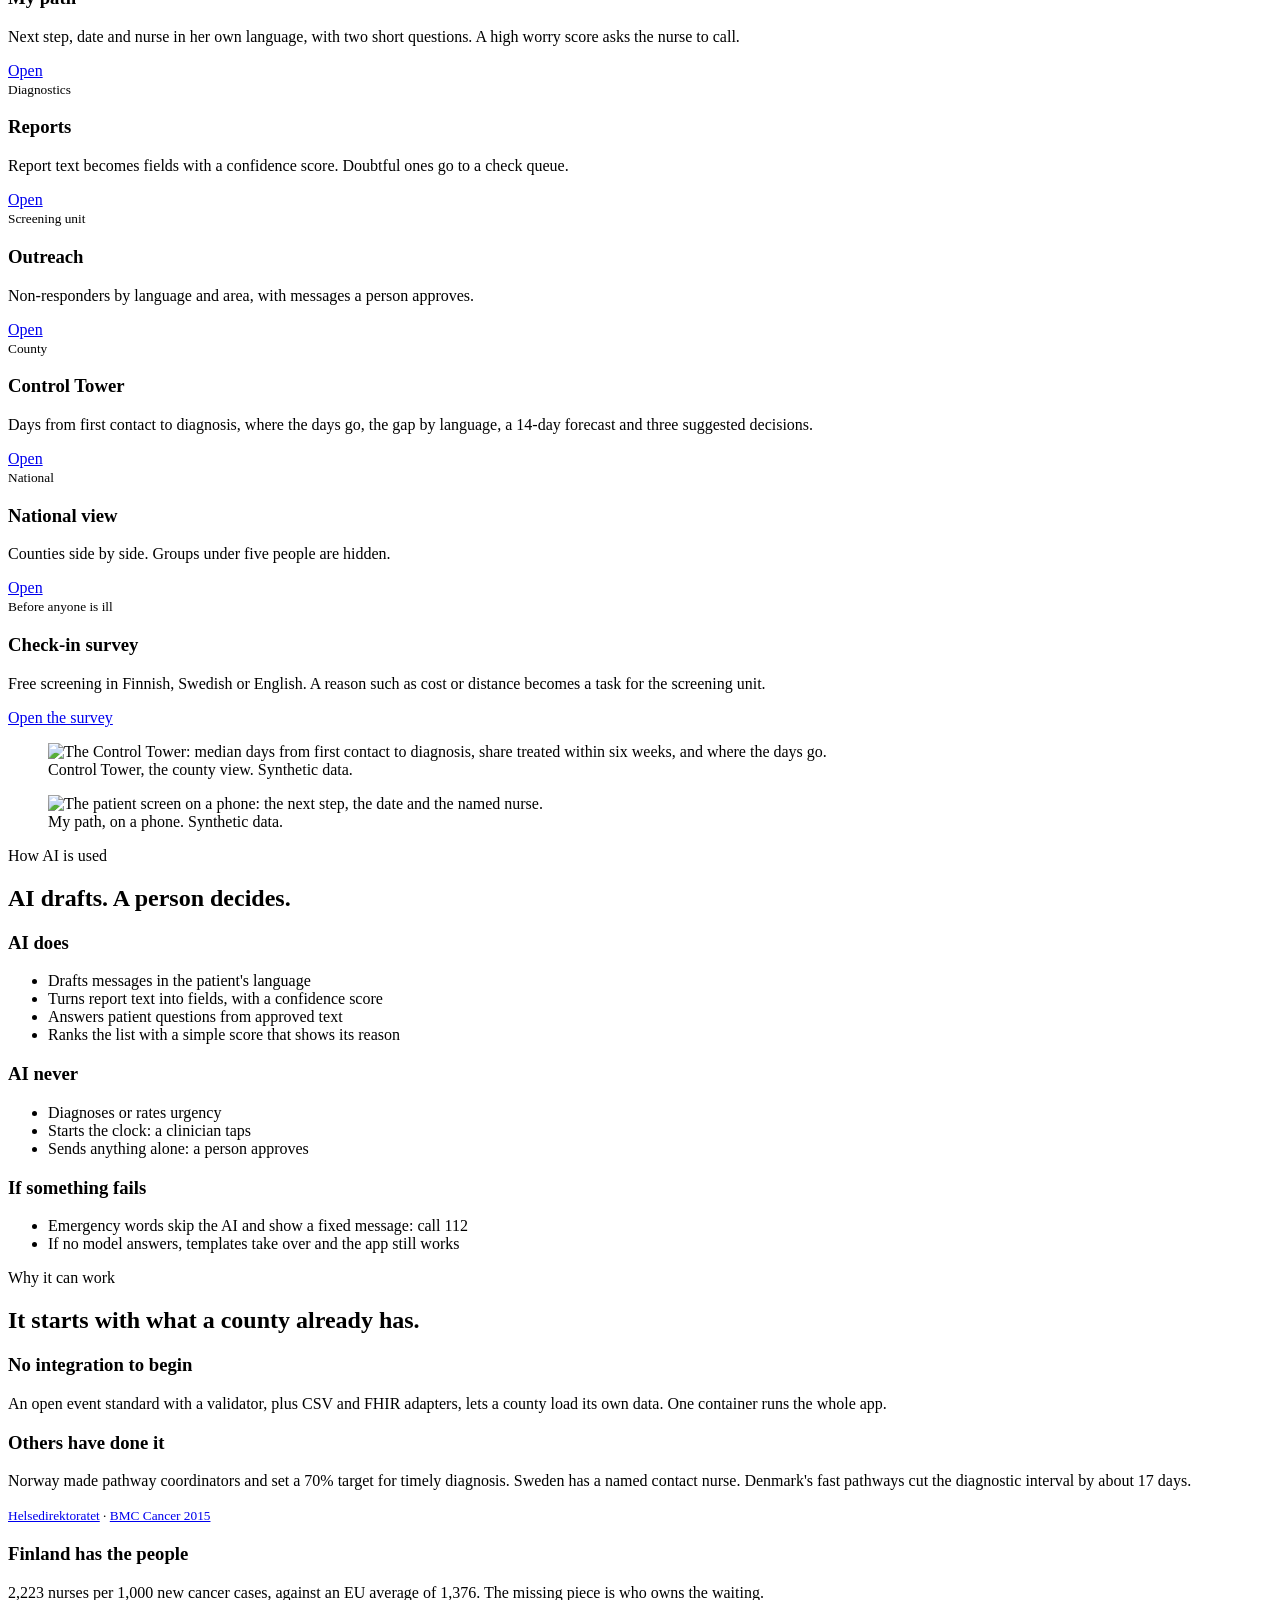
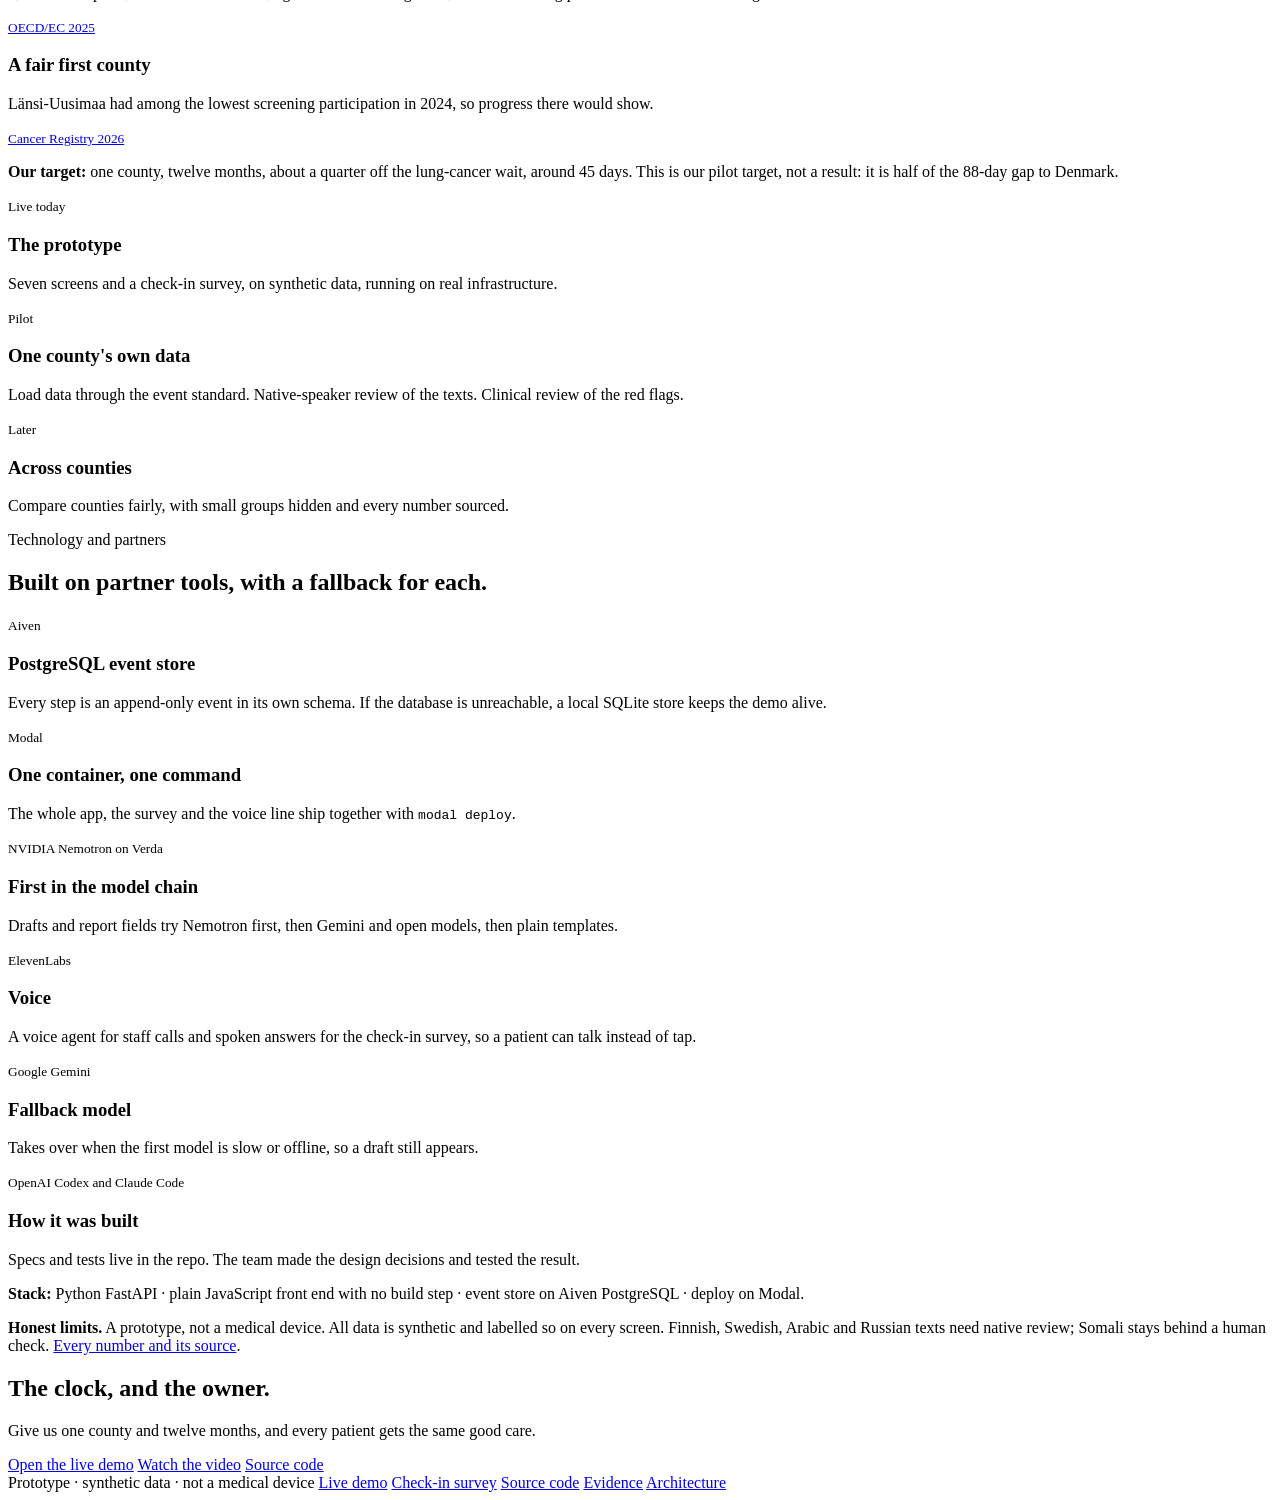
==== commit e7cbec9e: "Add the video link to the front page and README" ====
--- a/web/home.html
+++ b/web/home.html
@@ -280,7 +280,7 @@
 
 <script>
   // Set VIDEO to the unlisted video link when it exists; the buttons stay hidden until then.
-  const VIDEO = '';
+  const VIDEO = 'https://youtu.be/wNoiuXIck-0';
   if (VIDEO) for (const id of ['lnk-video', 'lnk-video2']) { const a = document.getElementById(id); a.href = VIDEO; a.hidden = false; }
 </script>
 </body>
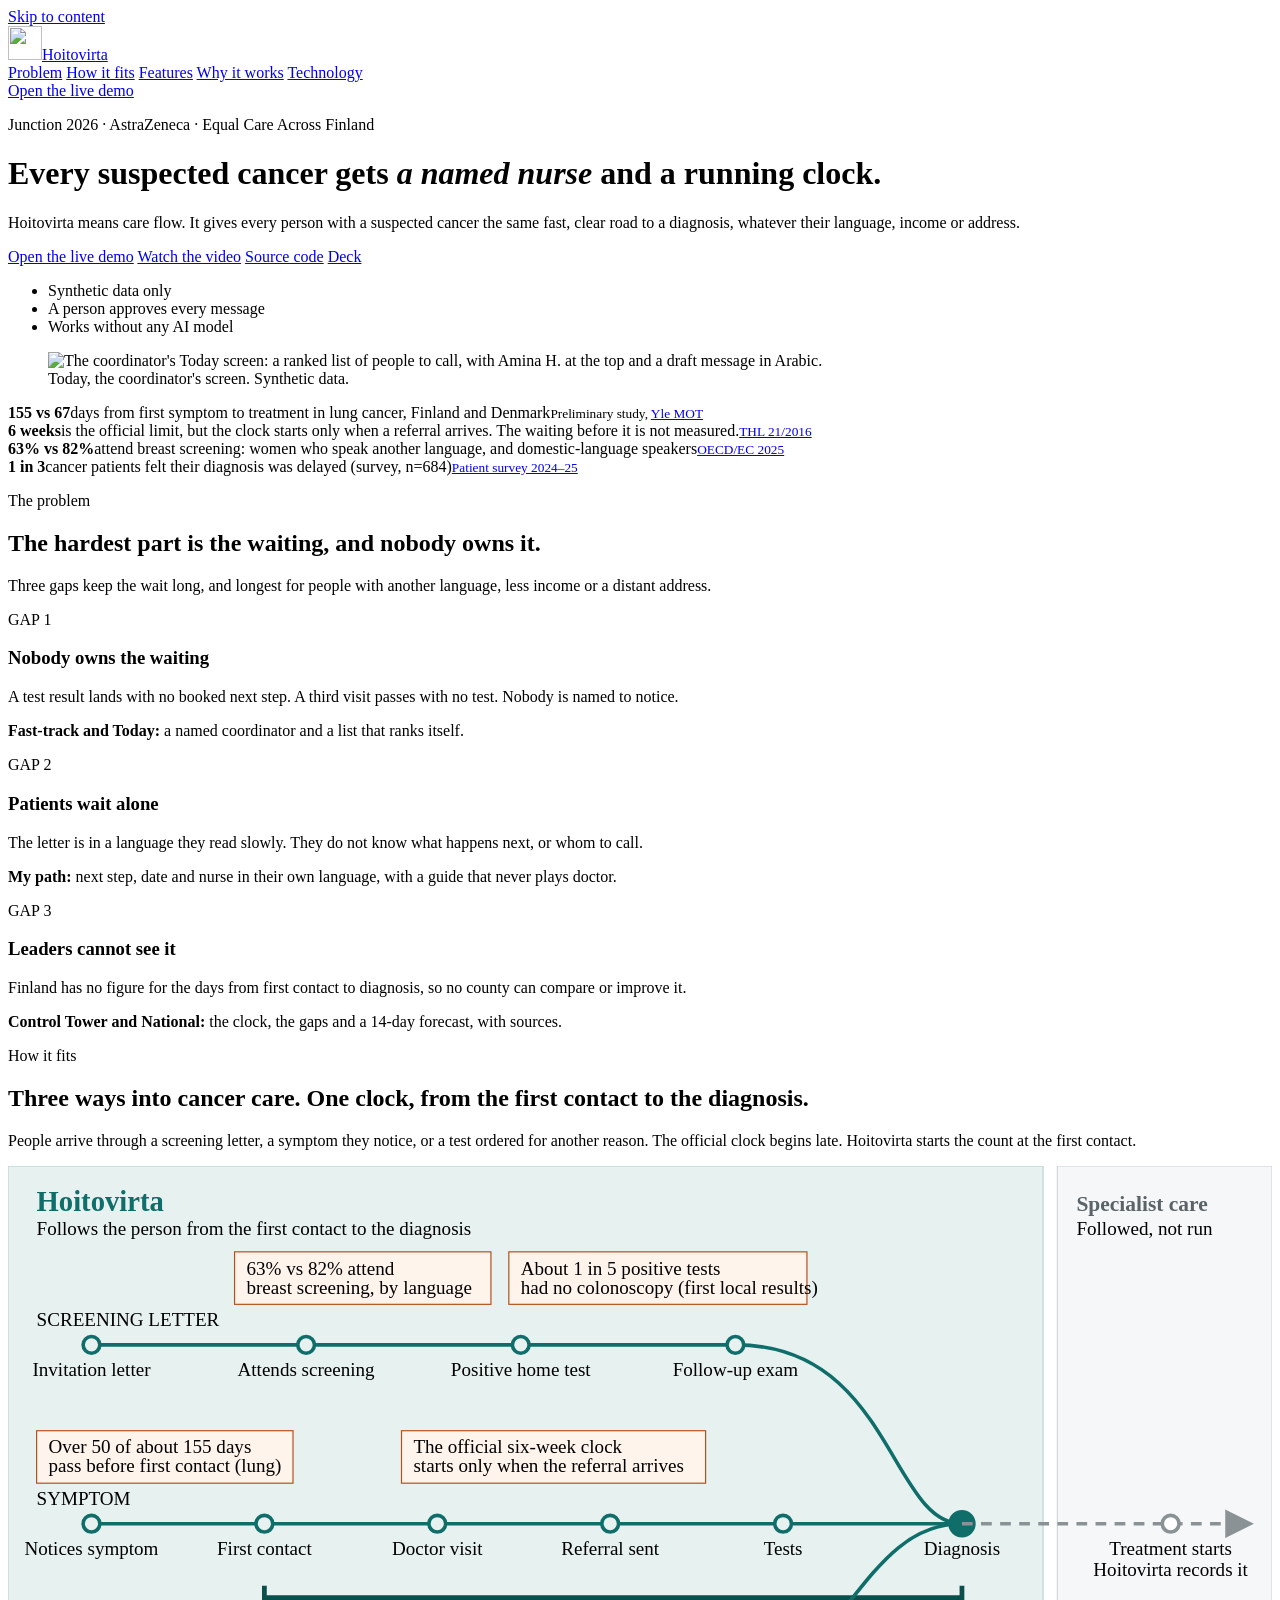
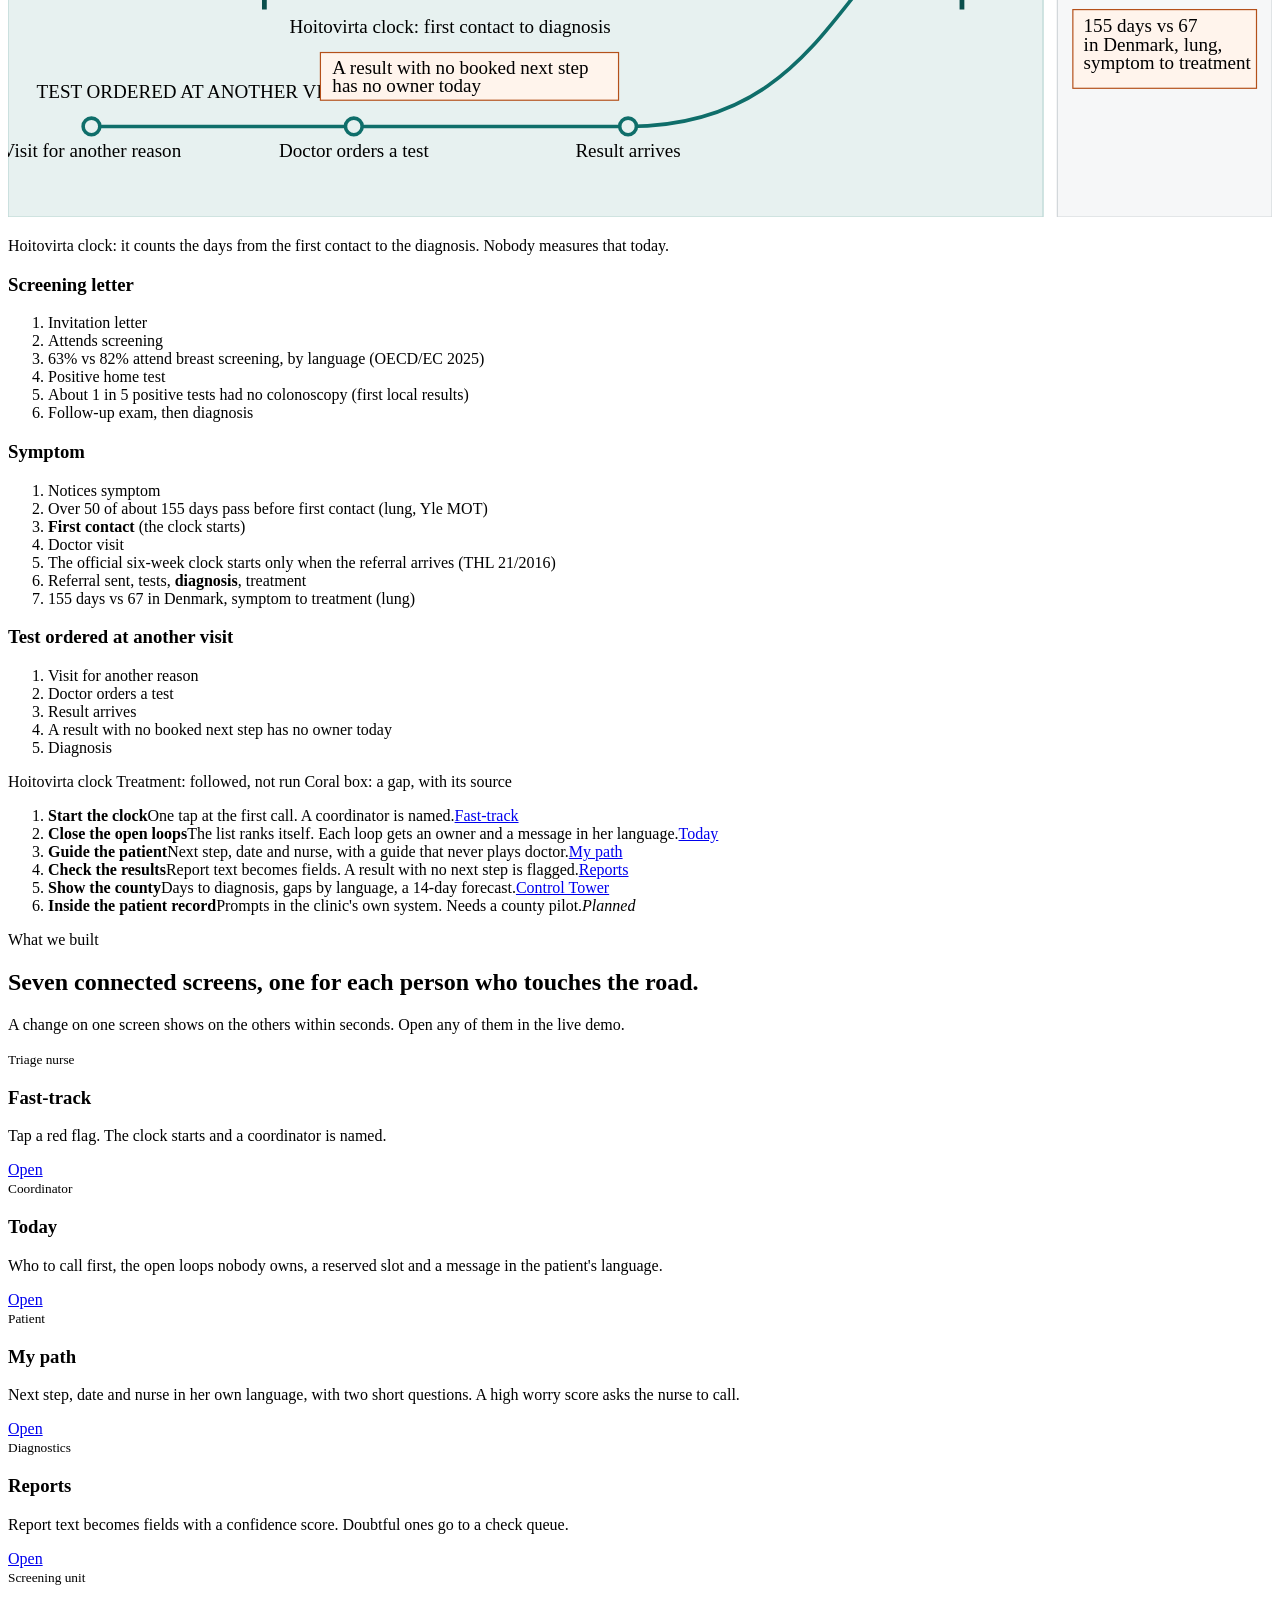
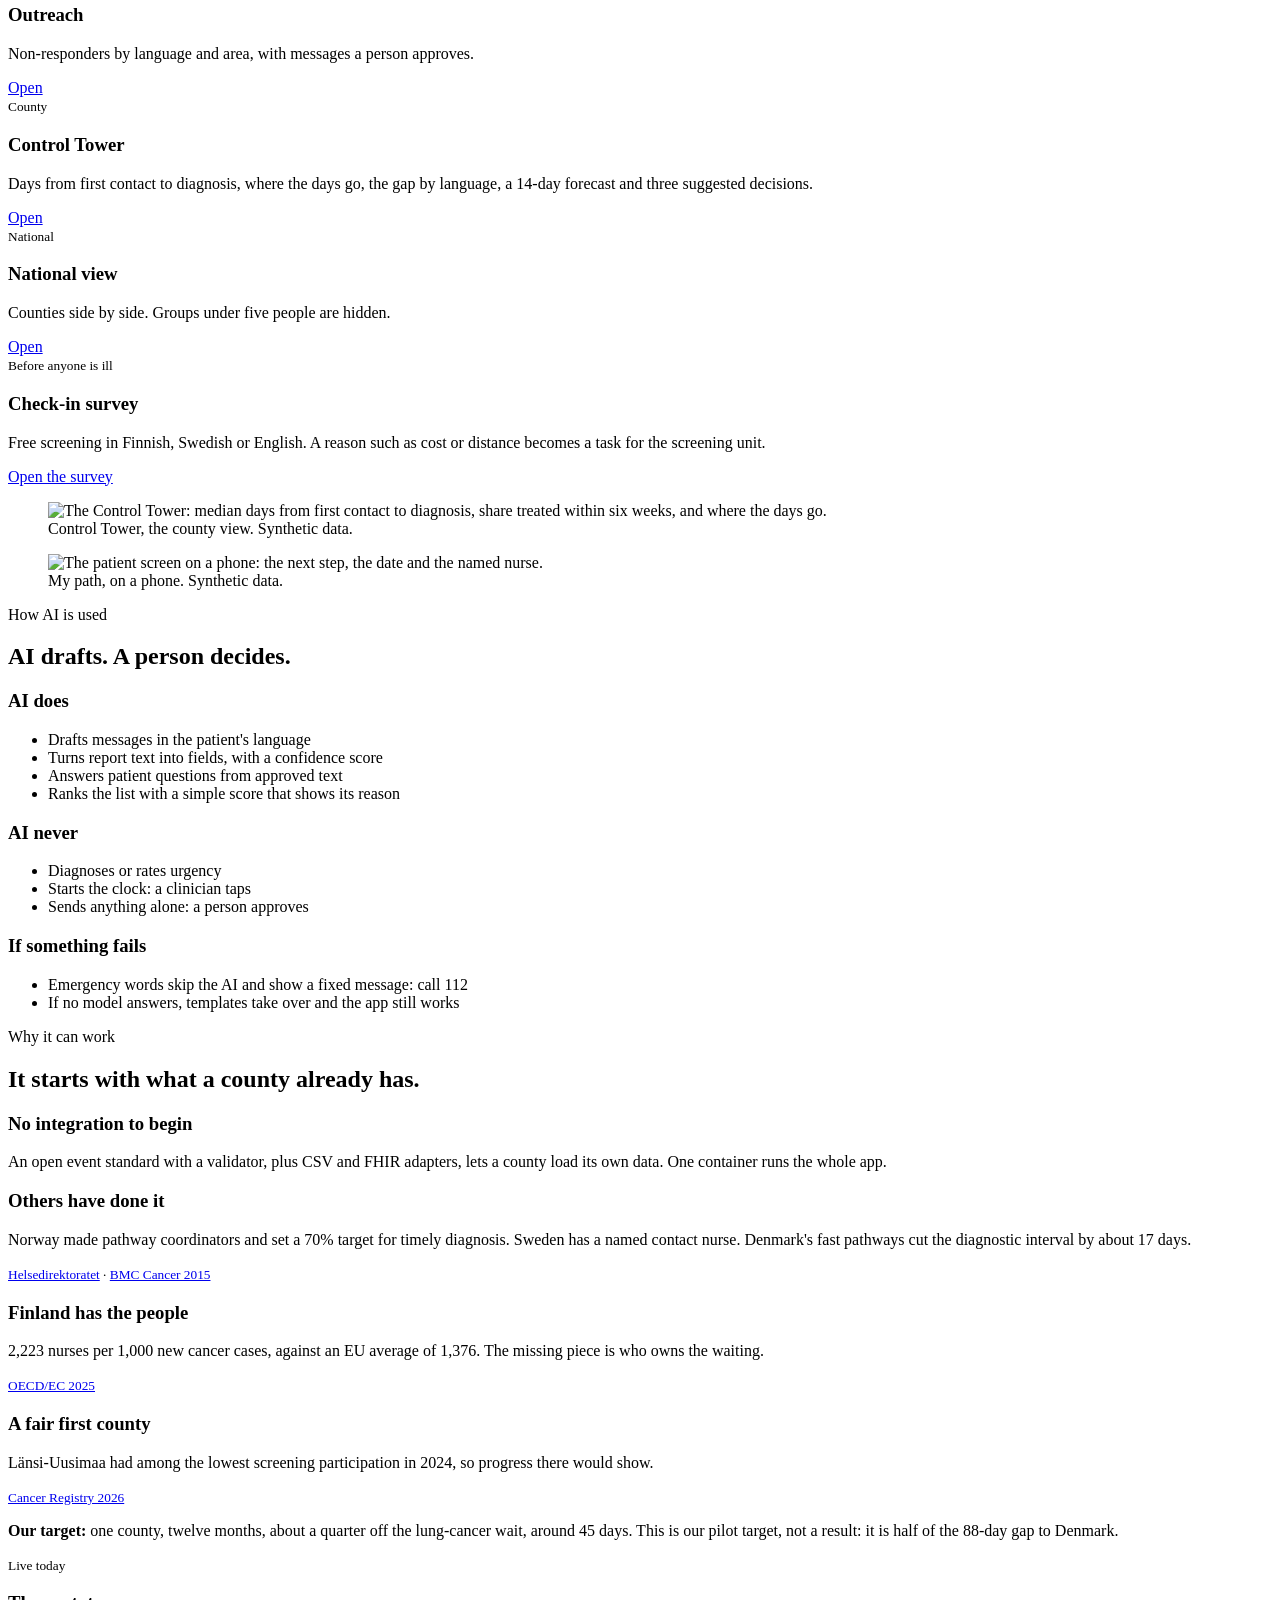
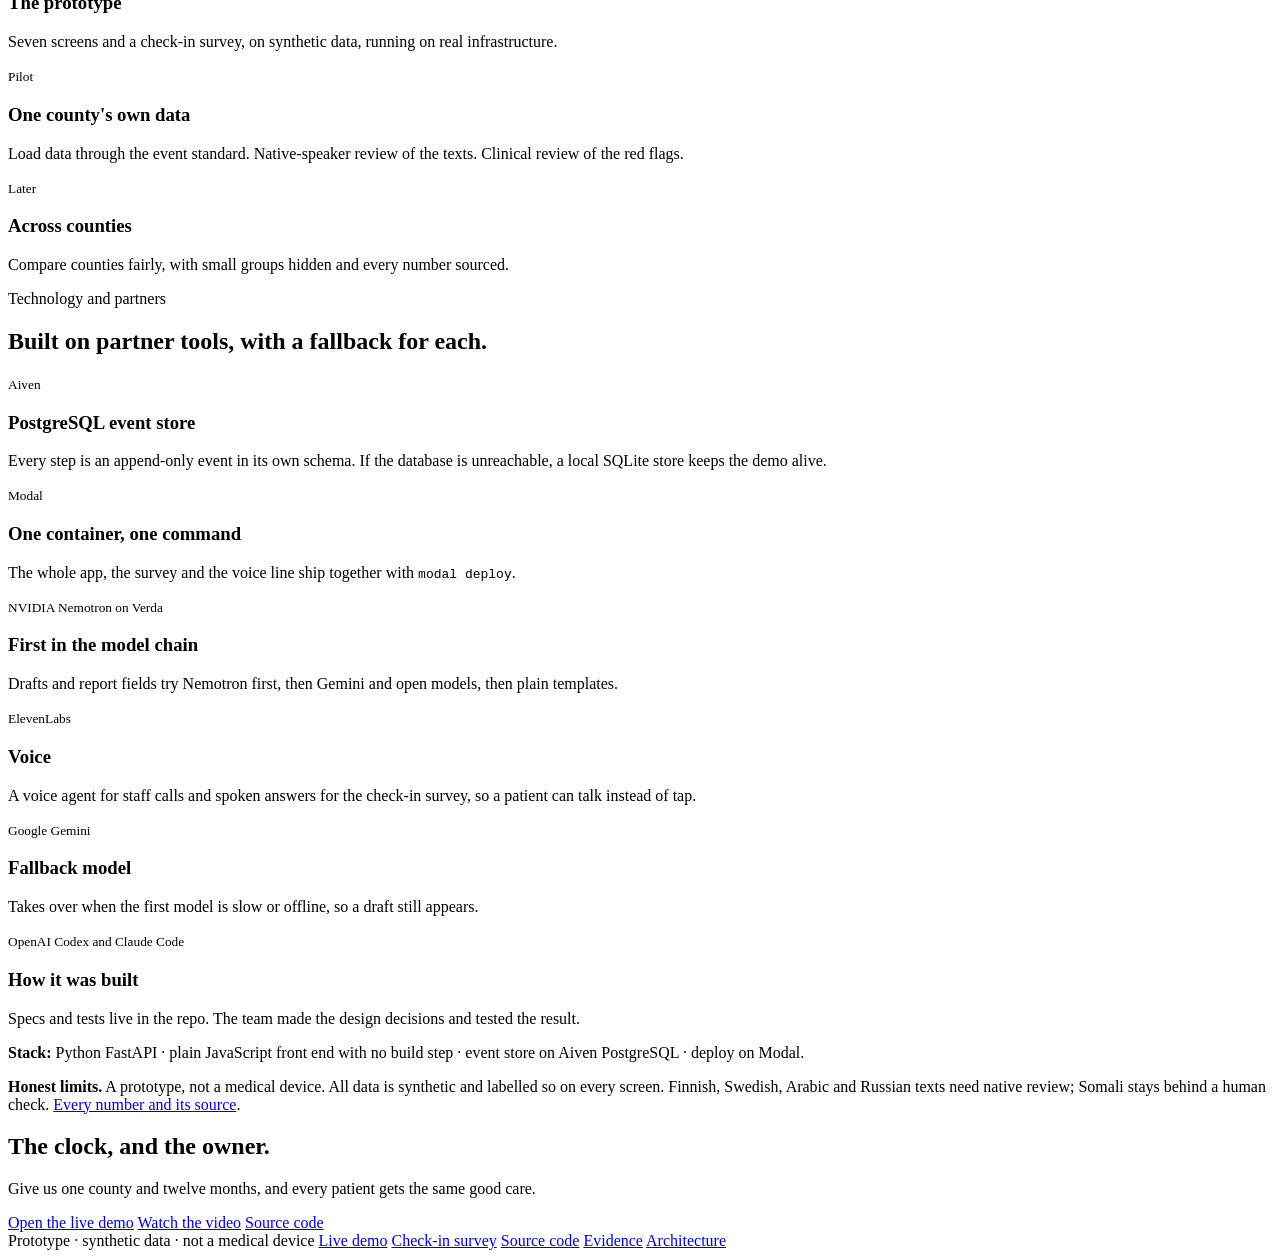
==== commit 6b982a35: "Front page: restyle the pathway chart with Hoitovirta and specialist-care zones and numbered steps" ====
--- a/web/home.html
+++ b/web/home.html
@@ -99,57 +99,54 @@
     </div>
 
     <div class="flowbox">
-      <svg class="flow-svg" viewBox="0 0 1060 712" role="img" aria-labelledby="flow-t flow-d" xmlns="http://www.w3.org/2000/svg">
-        <title id="flow-t">Three routes into cancer care and where Hoitovirta helps</title>
-        <desc id="flow-d">Three lanes, screening letter, symptom and a test ordered at another visit, all lead to a diagnosis and then treatment. Before the referral the waiting is not measured. Hoitovirta measures from first contact to diagnosis. Coral boxes mark gaps with sources. The bars below show which Hoitovirta screen helps on which part of the road.</desc>
-        <defs>
-          <marker id="arr" viewBox="0 0 10 10" refX="8" refY="5" markerWidth="8" markerHeight="8" orient="auto"><path d="M0 0L10 5L0 10z" fill="#1A1A1A"/></marker>
-        </defs>
+      <svg class="flow-svg" viewBox="0 0 1060 546" role="img" aria-labelledby="flow-t flow-d" xmlns="http://www.w3.org/2000/svg">
+        <title id="flow-t">Three routes into cancer care and where Hoitovirta works</title>
+        <desc id="flow-d">Three lanes, screening letter, symptom and a test ordered at another visit, all lead to the diagnosis. Hoitovirta follows each lane from the start and counts the days from first contact to diagnosis. Treatment starts in specialist care, which Hoitovirta follows but does not run. Coral boxes mark gaps with sources.</desc>
+        <defs><marker id="arr" viewBox="0 0 10 10" refX="8" refY="5" markerWidth="8" markerHeight="8" orient="auto"><path d="M0 0L10 5L0 10z" fill="#8A9296"/></marker></defs>
+
+        <!-- zones -->
+        <rect x="0" y="0" width="868" height="546" fill="#E7F1F0" stroke="#B9D6D3"/>
+        <rect x="880" y="0" width="180" height="546" fill="#F6F7F8" stroke="#D2D7DA"/>
+        <text x="24" y="38" font-size="24" font-weight="700" fill="#0F6E6A">Hoitovirta</text>
+        <text class="sub" x="24" y="58">Follows the person from the first contact to the diagnosis</text>
+        <text x="896" y="38" font-size="18" font-weight="700" fill="#5A6367">Specialist care</text>
+        <text class="sub" x="896" y="58">Followed, not run</text>
 
         <!-- lane 1: screening letter -->
-        <text class="lane" x="4" y="98">SCREENING</text><text class="lane" x="4" y="112">LETTER</text>
-        <path d="M160 100H640" stroke="#1A1A1A" stroke-width="3" fill="none"/>
-        <path d="M640 100C780 100 780 250 850 250" stroke="#1A1A1A" stroke-width="3" stroke-dasharray="1 7" stroke-linecap="round" fill="none"/>
-        <g fill="#fff" stroke="#1A1A1A" stroke-width="3"><circle cx="160" cy="100" r="7"/><circle cx="320" cy="100" r="7"/><circle cx="480" cy="100" r="7"/><circle cx="640" cy="100" r="7"/></g>
-        <g class="node" text-anchor="middle"><text x="160" y="126">Invitation letter</text><text x="320" y="126">Attends screening</text><text x="480" y="126">Positive home test</text><text x="640" y="126">Follow-up exam</text></g>
-        <g><rect x="235" y="30" width="215" height="44" fill="#FFF4EC" stroke="#B4501A"/><text class="cob" x="245" y="49">63% vs 82% attend</text><text class="co" x="245" y="65">breast screening, by language</text></g>
-        <g><rect x="505" y="30" width="235" height="44" fill="#FFF4EC" stroke="#B4501A"/><text class="cob" x="515" y="49">About 1 in 5 positive tests</text><text class="co" x="515" y="65">had no colonoscopy (first local results)</text></g>
+        <text class="lane" x="24" y="134">SCREENING LETTER</text>
+        <path d="M70 150H610" stroke="#0F6E6A" stroke-width="3" fill="none"/>
+        <path d="M610 150C740 150 740 300 800 300" stroke="#0F6E6A" stroke-width="3" fill="none"/>
+        <g fill="#E7F1F0" stroke="#0F6E6A" stroke-width="3"><circle cx="70" cy="150" r="7"/><circle cx="250" cy="150" r="7"/><circle cx="430" cy="150" r="7"/><circle cx="610" cy="150" r="7"/></g>
+        <g class="node" text-anchor="middle"><text x="70" y="176">Invitation letter</text><text x="250" y="176">Attends screening</text><text x="430" y="176">Positive home test</text><text x="610" y="176">Follow-up exam</text></g>
+        <g><rect x="190" y="72" width="215" height="44" fill="#FFF4EC" stroke="#B4501A"/><text class="cob" x="200" y="91">63% vs 82% attend</text><text class="co" x="200" y="107">breast screening, by language</text></g>
+        <g><rect x="420" y="72" width="250" height="44" fill="#FFF4EC" stroke="#B4501A"/><text class="cob" x="430" y="91">About 1 in 5 positive tests</text><text class="co" x="430" y="107">had no colonoscopy (first local results)</text></g>
 
         <!-- lane 2: symptom -->
-        <text class="lane" x="4" y="254">SYMPTOM</text>
-        <path d="M160 250H600" stroke="#8A9296" stroke-width="3" stroke-dasharray="9 7" fill="none"/>
-        <path d="M600 250H1040" stroke="#1A1A1A" stroke-width="3" stroke-dasharray="1 7" stroke-linecap="round" fill="none" marker-end="url(#arr)"/>
-        <g fill="#fff" stroke="#1A1A1A" stroke-width="3"><circle cx="160" cy="250" r="7" stroke="#8A9296"/><circle cx="300" cy="250" r="7"/><circle cx="440" cy="250" r="7"/><circle cx="600" cy="250" r="7"/><circle cx="740" cy="250" r="7"/><circle cx="850" cy="250" r="9"/><circle cx="990" cy="250" r="7"/></g>
-        <g class="node" text-anchor="middle"><text x="160" y="276">Notices symptom</text><text class="nodeb" x="300" y="276">First contact</text><text x="440" y="276">Doctor visit</text><text x="600" y="276">Referral sent</text><text x="740" y="276">Tests</text><text class="nodeb" x="850" y="276">Diagnosis</text><text x="990" y="276">Treatment</text></g>
-        <g><rect x="135" y="184" width="215" height="44" fill="#FFF4EC" stroke="#B4501A"/><text class="cob" x="145" y="203">Over 50 of about 155 days</text><text class="co" x="145" y="219">pass before first contact (lung)</text></g>
-        <g><rect x="410" y="184" width="255" height="44" fill="#FFF4EC" stroke="#B4501A"/><text class="cob" x="420" y="203">The official six-week clock</text><text class="co" x="420" y="219">starts only when the referral arrives</text></g>
-        <g><rect x="870" y="294" width="180" height="44" fill="#FFF4EC" stroke="#B4501A"/><text class="cob" x="880" y="313">155 days vs 67 in Denmark</text><text class="co" x="880" y="329">lung, symptom to treatment</text></g>
+        <text class="lane" x="24" y="284">SYMPTOM</text>
+        <path d="M70 300H800" stroke="#0F6E6A" stroke-width="3" fill="none"/>
+        <g fill="#E7F1F0" stroke="#0F6E6A" stroke-width="3"><circle cx="70" cy="300" r="7"/><circle cx="215" cy="300" r="7"/><circle cx="360" cy="300" r="7"/><circle cx="505" cy="300" r="7"/><circle cx="650" cy="300" r="7"/><circle cx="800" cy="300" r="10" fill="#0F6E6A"/></g>
+        <g class="node" text-anchor="middle"><text x="70" y="326">Notices symptom</text><text class="nodeb" x="215" y="326">First contact</text><text x="360" y="326">Doctor visit</text><text x="505" y="326">Referral sent</text><text x="650" y="326">Tests</text><text class="nodeb" x="800" y="326">Diagnosis</text></g>
+        <g><rect x="24" y="222" width="215" height="44" fill="#FFF4EC" stroke="#B4501A"/><text class="cob" x="34" y="241">Over 50 of about 155 days</text><text class="co" x="34" y="257">pass before first contact (lung)</text></g>
+        <g><rect x="330" y="222" width="255" height="44" fill="#FFF4EC" stroke="#B4501A"/><text class="cob" x="340" y="241">The official six-week clock</text><text class="co" x="340" y="257">starts only when the referral arrives</text></g>
 
         <!-- Hoitovirta clock -->
-        <path d="M300 304V322M850 304V322M300 313H850" stroke="#0F6E6A" stroke-width="4" fill="none"/>
-        <text class="clock" x="318" y="342">Hoitovirta clock: first contact to diagnosis</text>
+        <path d="M215 352V372M800 352V372M215 362H800" stroke="#0A4F4C" stroke-width="4" fill="none"/>
+        <text class="clock" x="236" y="392">Hoitovirta clock: first contact to diagnosis</text>
 
         <!-- lane 3: ordered test -->
-        <text class="lane" x="4" y="438">TEST ORDERED</text><text class="lane" x="4" y="452">AT ANOTHER VISIT</text>
-        <path d="M160 445H560" stroke="#8A9296" stroke-width="3" stroke-dasharray="9 7" fill="none"/>
-        <path d="M560 445C730 445 730 250 850 250" stroke="#1A1A1A" stroke-width="3" stroke-dasharray="1 7" stroke-linecap="round" fill="none"/>
-        <g fill="#fff" stroke="#1A1A1A" stroke-width="3"><circle cx="160" cy="445" r="7" stroke="#8A9296"/><circle cx="340" cy="445" r="7" stroke="#8A9296"/><circle cx="560" cy="445" r="7"/></g>
-        <g class="node" text-anchor="middle"><text x="160" y="471">Visit for another reason</text><text x="340" y="471">Doctor orders a test</text><text x="560" y="471">Result arrives</text></g>
-        <g><rect x="360" y="380" width="235" height="44" fill="#FFF4EC" stroke="#B4501A"/><text class="cob" x="370" y="399">A result with no booked next step</text><text class="co" x="370" y="415">has no owner today</text></g>
-
-        <!-- where Hoitovirta helps -->
-        <text class="lane" x="4" y="516">WHERE HOITOVIRTA HELPS</text>
-        <g stroke="#0F6E6A" fill="#E7F1F0">
-          <rect x="150" y="528" width="490" height="24"/><rect x="300" y="560" width="300" height="24"/><rect x="440" y="592" width="410" height="24"/><rect x="600" y="624" width="250" height="24"/><rect x="160" y="656" width="830" height="24"/><rect x="300" y="688" width="690" height="22"/>
-        </g>
-        <g class="bar">
-          <text x="160" y="545">Outreach and check-in survey: invitations, non-responders, barriers</text>
-          <text x="310" y="577">Fast-track: one tap starts the clock</text>
-          <text x="450" y="609">Today: open loops, reserved slots, messages in her language</text>
-          <text x="610" y="641">Reports: AI structures results</text>
-          <text x="170" y="673">My path: next step, date and nurse, in her own language</text>
-          <text x="310" y="704">Control Tower and National: days, gaps by language, forecast</text>
-        </g>
+        <text class="lane" x="24" y="446">TEST ORDERED AT ANOTHER VISIT</text>
+        <path d="M70 470H520" stroke="#0F6E6A" stroke-width="3" fill="none"/>
+        <path d="M520 470C700 470 700 300 800 300" stroke="#0F6E6A" stroke-width="3" fill="none"/>
+        <g fill="#E7F1F0" stroke="#0F6E6A" stroke-width="3"><circle cx="70" cy="470" r="7"/><circle cx="290" cy="470" r="7"/><circle cx="520" cy="470" r="7"/></g>
+        <g class="node" text-anchor="middle"><text x="70" y="496">Visit for another reason</text><text x="290" y="496">Doctor orders a test</text><text x="520" y="496">Result arrives</text></g>
+        <g><rect x="262" y="408" width="250" height="40" fill="#FFF4EC" stroke="#B4501A"/><text class="cob" x="272" y="426">A result with no booked next step</text><text class="co" x="272" y="441">has no owner today</text></g>
+
+        <!-- specialist zone: treatment -->
+        <path d="M800 300H1040" stroke="#8A9296" stroke-width="3" stroke-dasharray="9 7" fill="none" marker-end="url(#arr)"/>
+        <circle cx="975" cy="300" r="7" fill="#fff" stroke="#8A9296" stroke-width="3"/>
+        <text class="node" x="975" y="326" text-anchor="middle">Treatment starts</text>
+        <text class="sub" x="975" y="344" text-anchor="middle">Hoitovirta records it</text>
+        <g><rect x="893" y="372" width="154" height="66" fill="#FFF4EC" stroke="#B4501A"/><text class="cob" x="902" y="391">155 days vs 67</text><text class="co" x="902" y="407">in Denmark, lung,</text><text class="co" x="902" y="422">symptom to treatment</text></g>
       </svg>
 
       <div class="flow-list">
@@ -157,17 +154,23 @@
         <div class="lane-card"><h3>Screening letter</h3><ol><li>Invitation letter</li><li>Attends screening</li><li class="gapnote">63% vs 82% attend breast screening, by language (OECD/EC 2025)</li><li>Positive home test</li><li class="gapnote">About 1 in 5 positive tests had no colonoscopy (first local results)</li><li>Follow-up exam, then diagnosis</li></ol></div>
         <div class="lane-card"><h3>Symptom</h3><ol><li>Notices symptom</li><li class="gapnote">Over 50 of about 155 days pass before first contact (lung, Yle MOT)</li><li><b>First contact</b> (the clock starts)</li><li>Doctor visit</li><li class="gapnote">The official six-week clock starts only when the referral arrives (THL 21/2016)</li><li>Referral sent, tests, <b>diagnosis</b>, treatment</li><li class="gapnote">155 days vs 67 in Denmark, symptom to treatment (lung)</li></ol></div>
         <div class="lane-card"><h3>Test ordered at another visit</h3><ol><li>Visit for another reason</li><li>Doctor orders a test</li><li>Result arrives</li><li class="gapnote">A result with no booked next step has no owner today</li><li>Diagnosis</li></ol></div>
-        <div class="lane-card"><h3>Where Hoitovirta helps</h3><ul class="helps"><li><b>Outreach and check-in survey:</b> invitations, non-responders, barriers</li><li><b>Fast-track:</b> one tap starts the clock</li><li><b>Today:</b> open loops, reserved slots, messages in her language</li><li><b>Reports:</b> AI structures results</li><li><b>My path:</b> next step, date and nurse, in her own language</li><li><b>Control Tower and National:</b> days, gaps by language, forecast</li></ul></div>
       </div>
 
       <div class="legend" aria-hidden="true">
-        <span><i></i>Measured today</span>
-        <span><i class="dot"></i>Measured from the referral (official clock)</span>
-        <span><i class="dash"></i>Not measured anywhere</span>
         <span><i class="teal"></i>Hoitovirta clock</span>
+        <span><i class="dash"></i>Treatment: followed, not run</span>
         <span>Coral box: a gap, with its source</span>
       </div>
     </div>
+
+    <ol class="steps" aria-label="What Hoitovirta does on the road">
+      <li><b>Start the clock</b><span>One tap at the first call. A coordinator is named.</span><a href="/app#/fast-track">Fast-track</a></li>
+      <li><b>Close the open loops</b><span>The list ranks itself. Each loop gets an owner and a message in her language.</span><a href="/app#/today">Today</a></li>
+      <li><b>Guide the patient</b><span>Next step, date and nurse, with a guide that never plays doctor.</span><a href="/app#/my-path">My path</a></li>
+      <li><b>Check the results</b><span>Report text becomes fields. A result with no next step is flagged.</span><a href="/app#/reports">Reports</a></li>
+      <li><b>Show the county</b><span>Days to diagnosis, gaps by language, a 14-day forecast.</span><a href="/app#/control-tower">Control Tower</a></li>
+      <li class="planned"><b>Inside the patient record</b><span>Prompts in the clinic's own system. Needs a county pilot.</span><em>Planned</em></li>
+    </ol>
   </div>
 </section>
 
